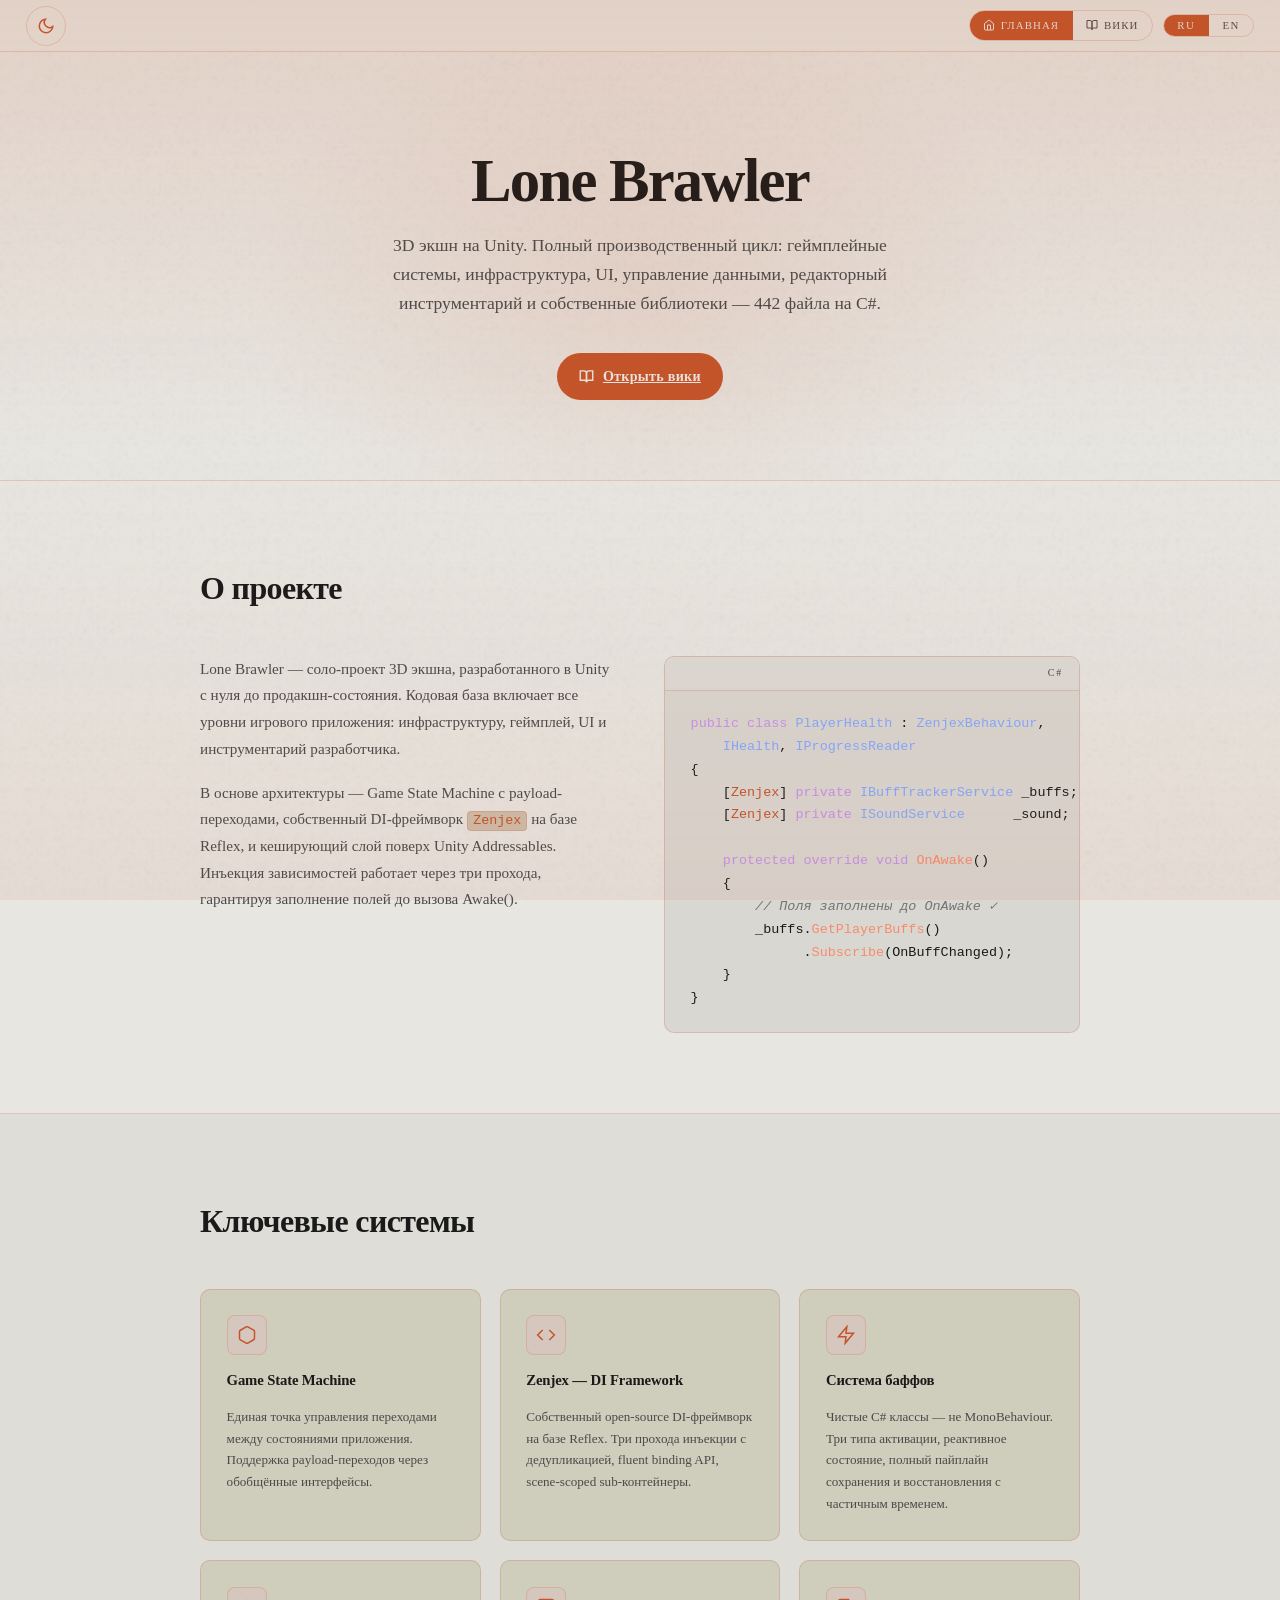
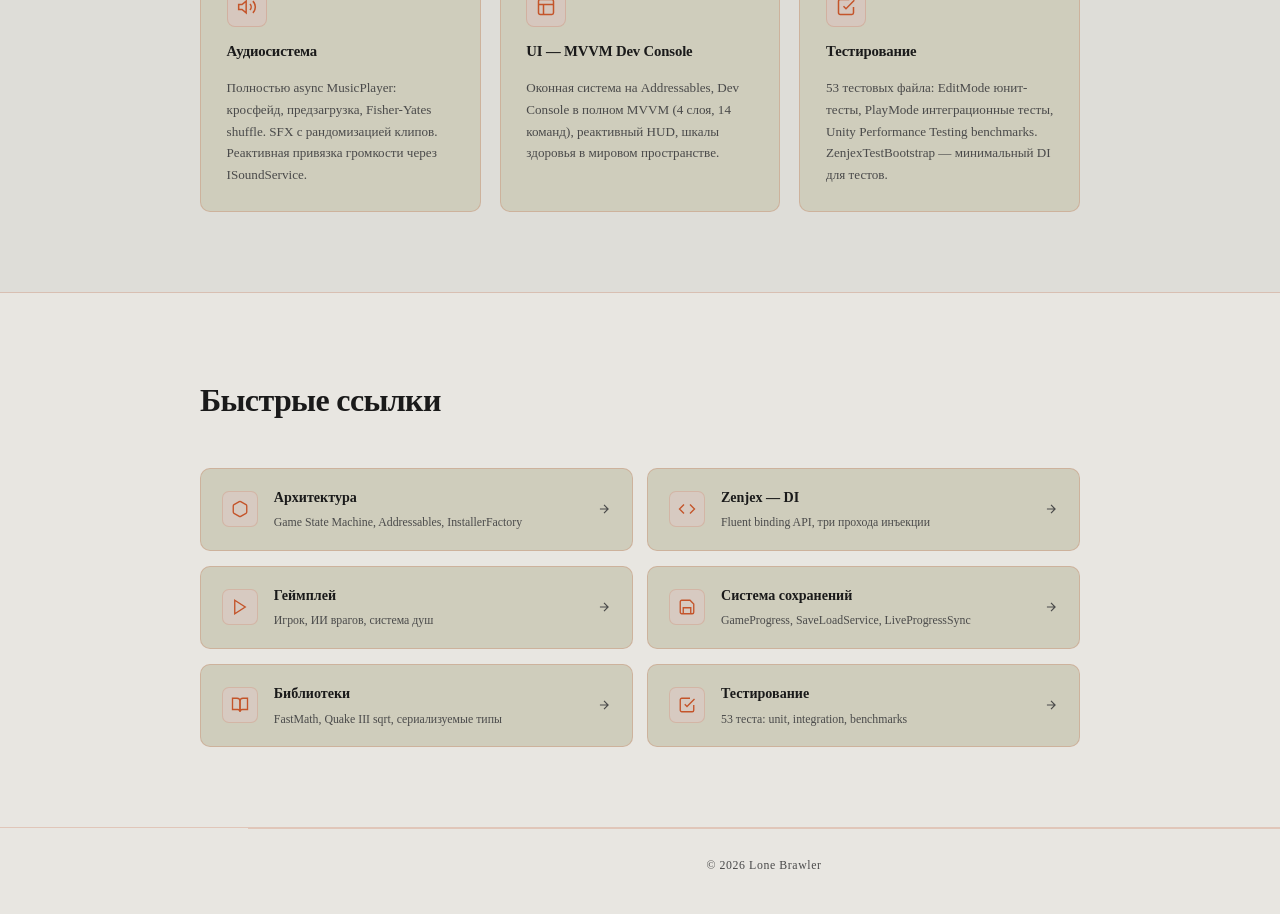
==== src/index.html @ 1ef16f7c "First project commit" ====
<!DOCTYPE html>
<html lang="ru" data-theme="dark">
<head>
  <meta charset="UTF-8" />
  <meta name="viewport" content="width=device-width, initial-scale=1.0" />
  <title>Lone Brawler</title>

  <link rel="stylesheet" href="css/variables.css" />
  <link rel="stylesheet" href="css/animations.css" />
  <link rel="stylesheet" href="css/layout.css" />
  <link rel="stylesheet" href="css/wiki.css" />
  <link rel="stylesheet" href="css/home.css" />
</head>
<body>

<div class="app">

  <!-- ═══════ TOP BAR ═══════ -->
  <header class="topbar">
    <div class="topbar-left">
      <button class="theme-switcher" id="theme-toggle"
              aria-label="Toggle theme" onclick="toggleTheme()">
        <svg class="theme-icon sun" viewBox="0 0 24 24" fill="none" stroke="currentColor" stroke-width="2" aria-hidden="true">
          <circle cx="12" cy="12" r="5"/>
          <path d="M12 1v2M12 21v2M4.22 4.22l1.42 1.42M18.36 18.36l1.42 1.42M1 12h2M21 12h2M4.22 19.78l1.42-1.42M18.36 5.64l1.42-1.42"/>
        </svg>
        <svg class="theme-icon moon" viewBox="0 0 24 24" fill="none" stroke="currentColor" stroke-width="2" aria-hidden="true">
          <path d="M21 12.79A9 9 0 1 1 11.21 3 7 7 0 0 0 21 12.79z"/>
        </svg>
      </button>
    </div>

    <div class="topbar-right">
      <nav class="topbar-nav" aria-label="Site navigation">
        <a class="topbar-nav-link topbar-nav-link--active" href="index.html">
          <svg width="12" height="12" viewBox="0 0 24 24" fill="none" stroke="currentColor" stroke-width="2" aria-hidden="true">
            <path d="M3 9l9-7 9 7v11a2 2 0 01-2 2H5a2 2 0 01-2-2z"/>
            <polyline points="9 22 9 12 15 12 15 22"/>
          </svg>
          <span class="t" data-ru="Главная" data-en="Home">Главная</span>
        </a>
        <a class="topbar-nav-link" href="wiki.html">
          <svg width="12" height="12" viewBox="0 0 24 24" fill="none" stroke="currentColor" stroke-width="2" aria-hidden="true">
            <path d="M2 3h6a4 4 0 014 4v14a3 3 0 00-3-3H2z"/>
            <path d="M22 3h-6a4 4 0 00-4 4v14a3 3 0 013-3h7z"/>
          </svg>
          <span class="t" data-ru="Вики" data-en="Wiki">Вики</span>
        </a>
      </nav>

      <a class="repo-link" id="repo-link" href="#" style="display:none"
         target="_blank" rel="noopener" aria-label="GitHub repository">
        <svg width="13" height="13" viewBox="0 0 24 24" fill="currentColor" aria-hidden="true">
          <path d="M12 .5C5.65.5.5 5.65.5 12c0 5.1 3.3 9.4 7.9 10.9.58.1.79-.25.79-.56v-2c-3.2.7-3.88-1.54-3.88-1.54-.52-1.34-1.28-1.7-1.28-1.7-1.05-.72.08-.7.08-.7 1.16.08 1.77 1.2 1.77 1.2 1.03 1.76 2.7 1.25 3.36.96.1-.75.4-1.25.73-1.54-2.55-.29-5.23-1.28-5.23-5.68 0-1.25.45-2.28 1.18-3.08-.12-.29-.51-1.46.11-3.04 0 0 .96-.31 3.15 1.18a10.9 10.9 0 015.74 0C17.3 5.37 18.26 5.68 18.26 5.68c.62 1.58.23 2.75.11 3.04.74.8 1.18 1.83 1.18 3.08 0 4.41-2.69 5.38-5.25 5.67.41.35.78 1.05.78 2.12v3.15c0 .31.21.67.8.56C20.2 21.4 23.5 17.1 23.5 12 23.5 5.65 18.35.5 12 .5z"/>
        </svg>
        GitHub
      </a>

      <div class="lang-switcher" role="group" aria-label="Language">
        <button class="lang-btn active" id="btn-ru" onclick="setLang('ru')">RU</button>
        <button class="lang-btn"        id="btn-en" onclick="setLang('en')">EN</button>
      </div>
    </div>
  </header>

  <!-- ═══════ MAIN CONTENT ═══════ -->
  <main class="home-main">

    <!-- HERO -->
    <section class="home-hero">
      <div class="home-hero-inner home-hero-inner--centered">
        <div class="home-hero-text home-hero-text--centered">

          <h1 class="home-tagline">
            <span class="t" data-ru="Lone Brawler" data-en="Lone Brawler">Lone Brawler</span>
          </h1>

          <p class="home-sub t"
             data-ru="3D экшн на Unity. Полный производственный цикл: геймплейные системы, инфраструктура, UI, управление данными, редакторный инструментарий и собственные библиотеки — 442 файла на C#."
             data-en="3D action game built in Unity. Full production pipeline: gameplay systems, infrastructure, UI, data management, editor tooling, and in-house libraries — 442 C# files.">
            3D экшн на Unity. Полный производственный цикл: геймплейные системы, инфраструктура, UI, управление данными, редакторный инструментарий и собственные библиотеки — 442 файла на C#.
          </p>

          <div class="home-cta-row home-cta-row--centered">
            <a class="home-btn-download" href="wiki.html">
              <svg width="15" height="15" viewBox="0 0 24 24" fill="none" stroke="currentColor" stroke-width="2.2" aria-hidden="true">
                <path d="M2 3h6a4 4 0 014 4v14a3 3 0 00-3-3H2z"/>
                <path d="M22 3h-6a4 4 0 00-4 4v14a3 3 0 013-3h7z"/>
              </svg>
              <span class="t" data-ru="Открыть вики" data-en="Open Wiki">Открыть вики</span>
            </a>
          </div>

        </div>
      </div>
    </section>

    <!-- ABOUT -->
    <section class="home-section reveal">
      <div class="home-section-inner">

        <h2 class="home-section-title t"
            data-ru="О проекте"
            data-en="About the project">О проекте</h2>

        <div class="home-about-grid">
          <div class="home-about-text">
            <p class="home-paragraph t"
               data-ru="Lone Brawler — соло-проект 3D экшна, разработанного в Unity с нуля до продакшн-состояния. Кодовая база включает все уровни игрового приложения: инфраструктуру, геймплей, UI и инструментарий разработчика."
               data-en="Lone Brawler is a solo 3D action project developed in Unity from scratch to production quality. The codebase covers all layers of a game application: infrastructure, gameplay, UI, and developer tooling.">
              Lone Brawler — соло-проект 3D экшна, разработанного в Unity с нуля до продакшн-состояния. Кодовая база включает все уровни игрового приложения: инфраструктуру, геймплей, UI и инструментарий разработчика.
            </p>
            <p class="home-paragraph t"
               data-ru="В основе архитектуры — Game State Machine с payload-переходами, собственный DI-фреймворк <code>Zenjex</code> на базе Reflex, и кеширующий слой поверх Unity Addressables. Инъекция зависимостей работает через три прохода, гарантируя заполнение полей до вызова Awake()."
               data-en="The architecture is built around a Game State Machine with payload transitions, a custom DI framework <code>Zenjex</code> built on Reflex, and a caching layer over Unity Addressables. Dependency injection runs across three passes, guaranteeing field population before Awake() fires.">
              В основе архитектуры — Game State Machine с payload-переходами, собственный DI-фреймворк <code>Zenjex</code> на базе Reflex, и кеширующий слой поверх Unity Addressables. Инъекция зависимостей работает через три прохода, гарантируя заполнение полей до вызова Awake().
            </p>
          </div>

          <div class="home-code-block">
            <div class="home-code-header">
              <span class="home-code-lang">C#</span>
            </div>
            <pre class="home-code"><code><span class="c-kw">public class</span> <span class="c-type">PlayerHealth</span> : <span class="c-type">ZenjexBehaviour</span>,
    <span class="c-type">IHealth</span>, <span class="c-type">IProgressReader</span>
{
    [<span class="c-attr">Zenjex</span>] <span class="c-kw">private</span> <span class="c-type">IBuffTrackerService</span> _buffs;
    [<span class="c-attr">Zenjex</span>] <span class="c-kw">private</span> <span class="c-type">ISoundService</span>      _sound;

    <span class="c-kw">protected override void</span> <span class="c-fn">OnAwake</span>()
    {
        <span class="c-comm">// Поля заполнены до OnAwake ✓</span>
        _buffs.<span class="c-fn">GetPlayerBuffs</span>()
              .<span class="c-fn">Subscribe</span>(OnBuffChanged);
    }
}</code></pre>
          </div>
        </div>

      </div>
    </section>

    <!-- FEATURES -->
    <section class="home-section home-section--alt reveal">
      <div class="home-section-inner">

        <h2 class="home-section-title t"
            data-ru="Ключевые системы"
            data-en="Key Systems">Ключевые системы</h2>

        <div class="home-features-grid">

          <div class="home-feature-card">
            <div class="home-feature-icon">
              <svg width="20" height="20" viewBox="0 0 24 24" fill="none" stroke="currentColor" stroke-width="1.8">
                <path d="M21 16V8a2 2 0 00-1-1.73l-7-4a2 2 0 00-2 0l-7 4A2 2 0 003 8v8a2 2 0 001 1.73l7 4a2 2 0 002 0l7-4A2 2 0 0021 16z"/>
              </svg>
            </div>
            <h3 class="home-feature-title t" data-ru="Game State Machine" data-en="Game State Machine">Game State Machine</h3>
            <p class="home-feature-desc t"
               data-ru="Единая точка управления переходами между состояниями приложения. Поддержка payload-переходов через обобщённые интерфейсы."
               data-en="Single point of control for all application state transitions. Supports payload transitions through generic interfaces.">
              Единая точка управления переходами между состояниями приложения. Поддержка payload-переходов через обобщённые интерфейсы.
            </p>
          </div>

          <div class="home-feature-card">
            <div class="home-feature-icon">
              <svg width="20" height="20" viewBox="0 0 24 24" fill="none" stroke="currentColor" stroke-width="1.8">
                <polyline points="16 18 22 12 16 6"/><polyline points="8 6 2 12 8 18"/>
              </svg>
            </div>
            <h3 class="home-feature-title t" data-ru="Zenjex — DI Framework" data-en="Zenjex — DI Framework">Zenjex — DI Framework</h3>
            <p class="home-feature-desc t"
               data-ru="Собственный open-source DI-фреймворк на базе Reflex. Три прохода инъекции с дедупликацией, fluent binding API, scene-scoped sub-контейнеры."
               data-en="Custom open-source DI framework built on Reflex. Three injection passes with deduplication, fluent binding API, scene-scoped sub-containers.">
              Собственный open-source DI-фреймворк на базе Reflex. Три прохода инъекции с дедупликацией, fluent binding API, scene-scoped sub-контейнеры.
            </p>
          </div>

          <div class="home-feature-card">
            <div class="home-feature-icon">
              <svg width="20" height="20" viewBox="0 0 24 24" fill="none" stroke="currentColor" stroke-width="1.8">
                <path d="M13 2L3 14h9l-1 8 10-12h-9l1-8z"/>
              </svg>
            </div>
            <h3 class="home-feature-title t" data-ru="Система баффов" data-en="Buff System">Система баффов</h3>
            <p class="home-feature-desc t"
               data-ru="Чистые C# классы — не MonoBehaviour. Три типа активации, реактивное состояние, полный пайплайн сохранения и восстановления с частичным временем."
               data-en="Pure C# classes — not MonoBehaviours. Three activation types, reactive state, full save & restore pipeline including partial-duration restoration.">
              Чистые C# классы — не MonoBehaviour. Три типа активации, реактивное состояние, полный пайплайн сохранения и восстановления с частичным временем.
            </p>
          </div>

          <div class="home-feature-card">
            <div class="home-feature-icon">
              <svg width="20" height="20" viewBox="0 0 24 24" fill="none" stroke="currentColor" stroke-width="1.8">
                <polygon points="11 5 6 9 2 9 2 15 6 15 11 19 11 5"/>
                <path d="M15.54 8.46a5 5 0 010 7.07M19.07 4.93a10 10 0 010 14.14"/>
              </svg>
            </div>
            <h3 class="home-feature-title t" data-ru="Аудиосистема" data-en="Audio System">Аудиосистема</h3>
            <p class="home-feature-desc t"
               data-ru="Полностью async MusicPlayer: кросфейд, предзагрузка, Fisher-Yates shuffle. SFX с рандомизацией клипов. Реактивная привязка громкости через ISoundService."
               data-en="Fully async MusicPlayer: crossfade, preloading, Fisher-Yates shuffle. SFX with randomised clip groups. Reactive volume binding through ISoundService.">
              Полностью async MusicPlayer: кросфейд, предзагрузка, Fisher-Yates shuffle. SFX с рандомизацией клипов. Реактивная привязка громкости через ISoundService.
            </p>
          </div>

          <div class="home-feature-card">
            <div class="home-feature-icon">
              <svg width="20" height="20" viewBox="0 0 24 24" fill="none" stroke="currentColor" stroke-width="1.8">
                <rect x="3" y="3" width="18" height="18" rx="2"/>
                <path d="M3 9h18M9 21V9"/>
              </svg>
            </div>
            <h3 class="home-feature-title t" data-ru="UI — MVVM Dev Console" data-en="UI — MVVM Dev Console">UI — MVVM Dev Console</h3>
            <p class="home-feature-desc t"
               data-ru="Оконная система на Addressables, Dev Console в полном MVVM (4 слоя, 14 команд), реактивный HUD, шкалы здоровья в мировом пространстве."
               data-en="Addressables-based window system, Dev Console in full MVVM (4 layers, 14 commands), reactive HUD, world-space health bars.">
              Оконная система на Addressables, Dev Console в полном MVVM (4 слоя, 14 команд), реактивный HUD, шкалы здоровья в мировом пространстве.
            </p>
          </div>

          <div class="home-feature-card">
            <div class="home-feature-icon">
              <svg width="20" height="20" viewBox="0 0 24 24" fill="none" stroke="currentColor" stroke-width="1.8">
                <polyline points="9 11 12 14 22 4"/>
                <path d="M21 12v7a2 2 0 01-2 2H5a2 2 0 01-2-2V5a2 2 0 012-2h11"/>
              </svg>
            </div>
            <h3 class="home-feature-title t" data-ru="Тестирование" data-en="Testing">Тестирование</h3>
            <p class="home-feature-desc t"
               data-ru="53 тестовых файла: EditMode юнит-тесты, PlayMode интеграционные тесты, Unity Performance Testing benchmarks. ZenjexTestBootstrap — минимальный DI для тестов."
               data-en="53 test files: EditMode unit tests, PlayMode integration tests, Unity Performance Testing benchmarks. ZenjexTestBootstrap — minimal DI container for tests.">
              53 тестовых файла: EditMode юнит-тесты, PlayMode интеграционные тесты, Unity Performance Testing benchmarks. ZenjexTestBootstrap — минимальный DI для тестов.
            </p>
          </div>

        </div>
      </div>
    </section>

    <!-- QUICK LINKS -->
    <section class="home-section reveal">
      <div class="home-section-inner">

        <h2 class="home-section-title t"
            data-ru="Быстрые ссылки"
            data-en="Quick Links">Быстрые ссылки</h2>

        <div class="home-links-grid">

          <a class="home-link-card" href="wiki.html#Architecture">
            <div class="home-link-card-icon">
              <svg width="18" height="18" viewBox="0 0 24 24" fill="none" stroke="currentColor" stroke-width="1.8">
                <path d="M21 16V8a2 2 0 00-1-1.73l-7-4a2 2 0 00-2 0l-7 4A2 2 0 003 8v8a2 2 0 001 1.73l7 4a2 2 0 002 0l7-4A2 2 0 0021 16z"/>
              </svg>
            </div>
            <div>
              <div class="home-link-card-title t" data-ru="Архитектура" data-en="Architecture">Архитектура</div>
              <div class="home-link-card-desc t" data-ru="Game State Machine, Addressables, InstallerFactory" data-en="Game State Machine, Addressables, InstallerFactory">Game State Machine, Addressables, InstallerFactory</div>
            </div>
            <svg class="home-link-arrow" width="14" height="14" viewBox="0 0 24 24" fill="none" stroke="currentColor" stroke-width="2">
              <path d="M5 12h14M12 5l7 7-7 7"/>
            </svg>
          </a>

          <a class="home-link-card" href="wiki.html#Zenjex">
            <div class="home-link-card-icon">
              <svg width="18" height="18" viewBox="0 0 24 24" fill="none" stroke="currentColor" stroke-width="1.8">
                <polyline points="16 18 22 12 16 6"/><polyline points="8 6 2 12 8 18"/>
              </svg>
            </div>
            <div>
              <div class="home-link-card-title">Zenjex — DI</div>
              <div class="home-link-card-desc t" data-ru="Fluent binding API, три прохода инъекции" data-en="Fluent binding API, three injection passes">Fluent binding API, три прохода инъекции</div>
            </div>
            <svg class="home-link-arrow" width="14" height="14" viewBox="0 0 24 24" fill="none" stroke="currentColor" stroke-width="2">
              <path d="M5 12h14M12 5l7 7-7 7"/>
            </svg>
          </a>

          <a class="home-link-card" href="wiki.html#Gameplay">
            <div class="home-link-card-icon">
              <svg width="18" height="18" viewBox="0 0 24 24" fill="none" stroke="currentColor" stroke-width="1.8">
                <polygon points="5 3 19 12 5 21 5 3"/>
              </svg>
            </div>
            <div>
              <div class="home-link-card-title t" data-ru="Геймплей" data-en="Gameplay">Геймплей</div>
              <div class="home-link-card-desc t" data-ru="Игрок, ИИ врагов, система душ" data-en="Player, enemy AI, souls system">Игрок, ИИ врагов, система душ</div>
            </div>
            <svg class="home-link-arrow" width="14" height="14" viewBox="0 0 24 24" fill="none" stroke="currentColor" stroke-width="2">
              <path d="M5 12h14M12 5l7 7-7 7"/>
            </svg>
          </a>

          <a class="home-link-card" href="wiki.html#Save-System">
            <div class="home-link-card-icon">
              <svg width="18" height="18" viewBox="0 0 24 24" fill="none" stroke="currentColor" stroke-width="1.8">
                <path d="M19 21H5a2 2 0 01-2-2V5a2 2 0 012-2h11l5 5v11a2 2 0 01-2 2z"/>
                <polyline points="17 21 17 13 7 13 7 21"/>
              </svg>
            </div>
            <div>
              <div class="home-link-card-title t" data-ru="Система сохранений" data-en="Save System">Система сохранений</div>
              <div class="home-link-card-desc t" data-ru="GameProgress, SaveLoadService, LiveProgressSync" data-en="GameProgress, SaveLoadService, LiveProgressSync">GameProgress, SaveLoadService, LiveProgressSync</div>
            </div>
            <svg class="home-link-arrow" width="14" height="14" viewBox="0 0 24 24" fill="none" stroke="currentColor" stroke-width="2">
              <path d="M5 12h14M12 5l7 7-7 7"/>
            </svg>
          </a>

          <a class="home-link-card" href="wiki.html#Custom-Libraries">
            <div class="home-link-card-icon">
              <svg width="18" height="18" viewBox="0 0 24 24" fill="none" stroke="currentColor" stroke-width="1.8">
                <path d="M2 3h6a4 4 0 014 4v14a3 3 0 00-3-3H2z"/>
                <path d="M22 3h-6a4 4 0 00-4 4v14a3 3 0 013-3h7z"/>
              </svg>
            </div>
            <div>
              <div class="home-link-card-title t" data-ru="Библиотеки" data-en="Libraries">Библиотеки</div>
              <div class="home-link-card-desc t" data-ru="FastMath, Quake III sqrt, сериализуемые типы" data-en="FastMath, Quake III sqrt, serialisable types">FastMath, Quake III sqrt, сериализуемые типы</div>
            </div>
            <svg class="home-link-arrow" width="14" height="14" viewBox="0 0 24 24" fill="none" stroke="currentColor" stroke-width="2">
              <path d="M5 12h14M12 5l7 7-7 7"/>
            </svg>
          </a>

          <a class="home-link-card" href="wiki.html#Testing">
            <div class="home-link-card-icon">
              <svg width="18" height="18" viewBox="0 0 24 24" fill="none" stroke="currentColor" stroke-width="1.8">
                <polyline points="9 11 12 14 22 4"/>
                <path d="M21 12v7a2 2 0 01-2 2H5a2 2 0 01-2-2V5a2 2 0 012-2h11"/>
              </svg>
            </div>
            <div>
              <div class="home-link-card-title t" data-ru="Тестирование" data-en="Testing">Тестирование</div>
              <div class="home-link-card-desc t" data-ru="53 теста: unit, integration, benchmarks" data-en="53 tests: unit, integration, benchmarks">53 теста: unit, integration, benchmarks</div>
            </div>
            <svg class="home-link-arrow" width="14" height="14" viewBox="0 0 24 24" fill="none" stroke="currentColor" stroke-width="2">
              <path d="M5 12h14M12 5l7 7-7 7"/>
            </svg>
          </a>

        </div>
      </div>
    </section>

  </main>

  <footer class="home-footer">
    <span class="t" id="footer-text"
          data-ru="© 2025 Lone Brawler"
          data-en="© 2025 Lone Brawler">© 2025 Lone Brawler</span>
  </footer>

</div><!-- /.app -->

<script src="js/theme.js"></script>
<script src="js/config-loader.js"></script>
<script src="js/lang.js"></script>
<script src="js/scroll.js"></script>

<script>
/* Home page: no wiki.js needed. Just patch footer when config loads. */
document.addEventListener('wiki:ready', () => {
  const cfg = window.__cfg;
  if (!cfg) return;

  /* Footer year */
  const footerEl = document.getElementById('footer-text');
  if (footerEl) {
    const p  = cfg.site?.project || 'Lone Brawler';
    const yr = new Date().getFullYear();
    footerEl.setAttribute('data-ru', `© ${yr}\u00a0${p}`);
    footerEl.setAttribute('data-en', `© ${yr}\u00a0${p}`);
    const lang = window.getCurrentLang?.() || 'ru';
    footerEl.textContent = footerEl.getAttribute('data-' + lang);
  }
});

/* Lang re-render for home page: just the .t fade pattern */
function rerenderCurrentLang(lang) {
  /* handled by lang.js .t fade — nothing else to re-render on home */
}
</script>

</body>
</html>
---- src/css/variables.css ----
/* ============================================================
   variables.css — Design tokens for Lone Brawler Wiki.
   Accent colours are overridden at runtime by config-loader.js
   ============================================================ */

*, *::before, *::after {
  box-sizing: border-box;
  margin: 0;
  padding: 0;
}

/* ── Fallback accents (before config loads) ── */
:root {
  --accent-dark:  #e8774a;
  --accent-light: #c4542a;
}

/* ── Dark theme (default) ── */
:root {
  --accent:   var(--accent-dark);

  --bg:       #0d0d0d;
  --surface:  #161616;
  --card:     #1c1c1c;
  --accent2:  #f5b07a;
  --text:     #f0ece4;
  --muted:    #8a8070;
  --border:   var(--border-dark,          rgba(232, 119, 74, 0.18));
  --glow:     var(--glow-dark,            rgba(232, 119, 74, 0.10));

  --gradient-top:    var(--gradient-top-dark,  rgba(232, 119, 74, 0.12));
  --gradient-bottom: var(--gradient-bot-dark,  rgba(232, 119, 74, 0.06));

  --sidebar-w: 248px;
}

/* ── Light theme ── */
[data-theme="light"] {
  --accent:   var(--accent-light);

  --bg:       #e8e6e1;
  --surface:  #d9d7d2;
  --card:     #cfcdbc;
  --accent2:  #8b4510;
  --text:     #1a1a1a;
  --muted:    #4a4a4a;
  --border:   var(--border-light,         rgba(196, 84, 42, 0.22));
  --glow:     var(--glow-light,           rgba(196, 84, 42, 0.10));

  --gradient-top:    var(--gradient-top-light, rgba(196, 84, 42, 0.14));
  --gradient-bottom: var(--gradient-bot-light, rgba(196, 84, 42, 0.07));
}

html { scroll-behavior: smooth; }

body {
  background-color:       var(--bg);
  background-image:       var(--noise-svg);
  background-attachment:  fixed;
  color:       var(--text);
  font-family: inherit;
  font-weight: 300;
  line-height: 1.7;
  overflow-x:  hidden;
}

/* ── Gradient overlay ── */
body::before {
  content: '';
  position: fixed;
  inset: 0;
  background: linear-gradient(
    to bottom,
    var(--gradient-top)    0%,
    transparent            50%,
    var(--gradient-bottom) 100%
  );
  pointer-events: none;
  z-index: 9999;
}
---- src/css/animations.css ----
/* ============================================================
   animations.css — Keyframes & transition helpers
   ============================================================ */

@keyframes fadeUp {
  from { opacity: 0; transform: translateY(28px); }
  to   { opacity: 1; transform: none; }
}

@keyframes spin {
  to { transform: rotate(360deg); }
}

@keyframes slideRight {
  from { opacity: 0; transform: translateX(-10px); }
  to   { opacity: 1; transform: none; }
}

/* ── Scroll reveal (same class name as portfolio) ── */
.reveal {
  opacity: 0;
  transform: translateY(20px);
  transition: opacity 0.6s ease, transform 0.6s ease;
}
.reveal.visible {
  opacity: 1;
  transform: none;
}

/* ── Language fade (same .t / .fading pattern) ── */
.t {
  transition: opacity 0.18s ease;
}
.t.fading {
  opacity: 0;
}

/* ── Release body entry ── */
.release-body {
  animation: fadeUp 0.4s cubic-bezier(0.22, 1, 0.36, 1) both;
}

/* ── Section stagger ── */
.release-section {
  animation: fadeUp 0.45s cubic-bezier(0.22, 1, 0.36, 1) both;
}
.release-section:nth-child(1) { animation-delay: 0.04s; }
.release-section:nth-child(2) { animation-delay: 0.08s; }
.release-section:nth-child(3) { animation-delay: 0.12s; }
.release-section:nth-child(4) { animation-delay: 0.16s; }
.release-section:nth-child(5) { animation-delay: 0.20s; }
.release-section:nth-child(6) { animation-delay: 0.24s; }
.release-section:nth-child(7) { animation-delay: 0.28s; }
.release-section:nth-child(8) { animation-delay: 0.32s; }
---- src/css/layout.css ----
/* ============================================================
   layout.css — Top bar, sidebar, content, footer
   ============================================================ */

/* ── App shell ── */
.app {
  display: flex;
  flex-direction: column;
  min-height: 100vh;
}

/* ════════════════════════════════════════════════════════════
   TOP BAR
   ════════════════════════════════════════════════════════════ */
.topbar {
  position: fixed;
  top: 0; left: 0; right: 0;
  z-index: 500;
  height: 52px;
  display: flex;
  align-items: center;
  justify-content: space-between;
  padding: 0 1.6rem;
  border-bottom: 1px solid var(--border);
  background: rgba(13, 13, 13, 0.88);
  backdrop-filter: blur(18px);
  -webkit-backdrop-filter: blur(18px);
}

[data-theme="light"] .topbar {
  background: rgba(232, 230, 225, 0.88);
}

.topbar-left  { display: flex; align-items: center; gap: 0.9rem; }
.topbar-right { display: flex; align-items: center; gap: 0.6rem; }

/* Project name link */
.topbar-logo {
  display: flex;
  align-items: center;
  gap: 0.5rem;
  text-decoration: none;
  color: var(--text);
  background: transparent;
}

/* Logo as image */
.topbar-logo-img {
  height: 26px;
  width: auto;
  display: block;
  background: transparent;
}

.topbar-logo-name {
  font-size: 0.95rem;
  font-weight: 700;
  letter-spacing: -0.01em;
  color: var(--text);
}
.topbar-logo-name span { color: var(--accent); }

.topbar-sep {
  width: 1px;
  height: 16px;
  background: var(--border);
}

.topbar-label {
  font-size: 0.68rem;
  letter-spacing: 0.18em;
  text-transform: uppercase;
  color: var(--muted);
}

/* GitHub pill — matches portfolio's .link-pill */
.repo-link {
  display: inline-flex;
  align-items: center;
  gap: 0.4rem;
  padding: 0.32rem 0.85rem;
  border: 1px solid var(--border);
  border-radius: 999px;
  font-size: 0.72rem;
  font-weight: 500;
  letter-spacing: 0.06em;
  color: var(--accent2);
  text-decoration: none;
  transition: background 0.22s, border-color 0.22s, transform 0.18s;
}
.repo-link:hover {
  background: var(--glow);
  border-color: var(--accent);
  transform: translateY(-1px);
}

/* ── Theme switcher (identical to portfolio) ── */
.theme-switcher {
  width: 40px;
  height: 40px;
  border-radius: 50%;
  border: 1px solid var(--border);
  background: transparent;
  cursor: pointer;
  display: flex;
  align-items: center;
  justify-content: center;
  transition: border-color 0.2s, transform 0.2s;
  position: relative;
}
.theme-switcher:hover  { border-color: var(--accent); transform: scale(1.05); }
.theme-switcher:active { transform: scale(0.95); }

.theme-icon {
  width: 18px;
  height: 18px;
  color: var(--accent);
  transition: opacity 0.3s, transform 0.3s;
}
.theme-icon.sun  { position: absolute; opacity: 1; transform: rotate(0deg) scale(1); }
.theme-icon.moon { position: absolute; opacity: 0; transform: rotate(90deg) scale(0); }

[data-theme="light"] .theme-icon.sun  { opacity: 0; transform: rotate(-90deg) scale(0); }
[data-theme="light"] .theme-icon.moon { opacity: 1; transform: rotate(0deg) scale(1); }

/* ── Lang switcher (identical to portfolio) ── */
.lang-switcher {
  display: flex;
  border: 1px solid var(--border);
  border-radius: 999px;
  overflow: hidden;
  background: transparent;
}

.lang-btn {
  padding: 0.34rem 0.85rem;
  font-family: inherit;
  font-size: 0.68rem;
  font-weight: 500;
  letter-spacing: 0.13em;
  text-transform: uppercase;
  color: var(--muted);
  background: none;
  border: none;
  cursor: pointer;
  transition: color 0.2s, background 0.2s;
  line-height: 1;
}
.lang-btn.active         { color: var(--bg); background: var(--accent); }
.lang-btn:not(.active):hover { color: var(--accent2); }

/* ── Mobile: sidebar toggle button ── */
.sidebar-toggle {
  display: none;
  width: 40px;
  height: 40px;
  border-radius: 50%;
  border: 1px solid var(--border);
  background: transparent;
  cursor: pointer;
  align-items: center;
  justify-content: center;
  color: var(--accent);
  transition: border-color 0.2s, background 0.2s;
}
.sidebar-toggle:hover { border-color: var(--accent); background: var(--glow); }
.sidebar-toggle.open  { background: var(--glow); border-color: var(--accent); }

/* ════════════════════════════════════════════════════════════
   MAIN LAYOUT (sidebar + content)
   ════════════════════════════════════════════════════════════ */
.main {
  display: flex;
  flex: 1;
  padding-top: 52px;
}

/* ── Sidebar ── */
.sidebar {
  position: fixed;
  top: 52px;
  left: 0;
  bottom: 0;
  width: var(--sidebar-w);
  overflow-y: auto;
  border-right: 1px solid var(--border);
  padding: 1.6rem 0 2rem;
  scrollbar-width: thin;
  scrollbar-color: var(--border) transparent;
}

.sidebar-section-label {
  font-size: 0.6rem;
  letter-spacing: 0.22em;
  text-transform: uppercase;
  color: var(--muted);
  padding: 0 1.3rem;
  margin-bottom: 0.5rem;
}

.version-list {
  list-style: none;
}

/* Each version entry */
.version-item {
  position: relative;
  border-left: 2px solid transparent;
  transition: border-color 0.2s;
}
.version-item.active {
  border-left-color: var(--accent);
}

.version-btn {
  width: 100%;
  padding: 0.55rem 1.3rem;
  background: none;
  border: none;
  cursor: pointer;
  text-align: left;
  font-family: inherit;
  display: flex;
  flex-direction: column;
  gap: 0.12rem;
  transition: background 0.18s;
}
.version-btn:hover { background: var(--glow); }

.version-btn-tag {
  font-size: 0.88rem;
  font-weight: 700;
  color: var(--text);
  letter-spacing: -0.01em;
  transition: color 0.2s;
}
.version-item.active .version-btn-tag { color: var(--accent); }

.version-btn-date {
  font-size: 0.65rem;
  letter-spacing: 0.05em;
  color: var(--muted);
}

/* ── Content area ── */
.content {
  margin-left: var(--sidebar-w);
  flex: 1;
  padding: 2.8rem 3rem 7rem;
  max-width: calc(var(--sidebar-w) + 760px);
}

/* ── Release header ── */
.release-header {
  margin-bottom: 2.2rem;
}

.release-version-tag {
  font-size: clamp(2rem, 5vw, 2.8rem);
  font-weight: 700;
  letter-spacing: -0.02em;
  line-height: 1.1;
  margin-bottom: 0.55rem;
}
.release-version-tag span { color: var(--accent); }

.release-meta {
  display: flex;
  align-items: center;
  gap: 0.8rem;
  flex-wrap: wrap;
}

.release-date {
  font-size: 0.75rem;
  letter-spacing: 0.08em;
  color: var(--muted);
}

/* ── Horizontal rule between header and body ── */
.release-rule {
  height: 1px;
  background: var(--border);
  margin: 1.8rem 0 2.4rem;
}

/* ── Footer ── */
footer {
  margin-left: var(--sidebar-w);
  padding: 1.6rem 3rem;
  border-top: 1px solid var(--border);
  color: var(--muted);
  font-size: 0.74rem;
  letter-spacing: 0.05em;
  text-align: center;
}

/* ════════════════════════════════════════════════════════════
   MOBILE  ≤ 768 px
   ════════════════════════════════════════════════════════════ */
@media (max-width: 768px) {
  :root { --sidebar-w: 0px; }

  .topbar { padding: 0 1rem; }

  .topbar-sep,
  .topbar-label { display: none; }

  .sidebar-toggle { display: flex; }

  /* Sidebar slides in from the left as an overlay */
  .sidebar {
    width: 80vw;
    max-width: 300px;
    transform: translateX(-110%);
    transition: transform 0.3s cubic-bezier(0.22, 1, 0.36, 1);
    z-index: 400;
    background: var(--bg);
    border-right: 1px solid var(--border);
  }
  .sidebar.open { transform: translateX(0); }

  /* Dim overlay behind the open sidebar */
  .sidebar-backdrop {
    display: none;
    position: fixed;
    inset: 0;
    z-index: 399;
    background: rgba(0,0,0,0.5);
  }
  .sidebar-backdrop.open { display: block; }

  .content {
    margin-left: 0;
    padding: 1.6rem 1.2rem 5rem;
  }

  footer {
    margin-left: 0;
    padding: 1.4rem 1.2rem;
  }
}

@media (max-width: 400px) {
  .release-version-tag { font-size: 1.7rem; }
  .content { padding: 1.2rem 1rem 4rem; }
}

/* ── Touch: no hover lifts ── */
@media (hover: none) {
  .repo-link:hover  { transform: none; }
  .version-btn:hover { background: transparent; }
}


/* ════════════════════════════════════════════════════════════
   SIDEBAR — версионные группы
   ════════════════════════════════════════════════════════════ */

/* Группа мажорной версии */
.version-group {
  margin-bottom: 0.25rem;
}

/* Лейбл группы (V3, V2, V1) */
.version-group-label {
  font-size: 0.55rem;
  letter-spacing: 0.28em;
  text-transform: uppercase;
  color: var(--accent);
  opacity: 0.55;
  padding: 0.9rem 1.3rem 0.3rem;
  user-select: none;
}

/* Список релизов внутри группы */
.version-sublist {
  list-style: none;
}

/* Минорный релиз — чуть меньше и с отступом */
.version-item:not(.version-item--major) .version-btn {
  padding: 0.38rem 1.3rem 0.38rem 1.8rem;
}

.version-item:not(.version-item--major) .version-btn-tag {
  font-size: 0.78rem;
  font-weight: 500;
  color: var(--muted);
}

.version-item:not(.version-item--major).active .version-btn-tag {
  color: var(--accent);
}

.version-item:not(.version-item--major) .version-btn-date {
  font-size: 0.6rem;
}

/* Мажорный релиз — крупнее, ярче */
.version-item--major .version-btn {
  padding: 0.55rem 1.3rem;
}

.version-item--major .version-btn-tag {
  font-size: 0.9rem;
  font-weight: 700;
  color: var(--text);
  display: flex;
  align-items: center;
  gap: 0.5rem;
}

.version-item--major.active .version-btn-tag {
  color: var(--accent);
}

/* Цветная точка перед мажорной версией */
.version-btn-major-dot {
  display: inline-block;
  width: 6px;
  height: 6px;
  border-radius: 50%;
  background: var(--accent);
  flex-shrink: 0;
  opacity: 0.75;
  transition: opacity 0.2s;
}
.version-item--major.active .version-btn-major-dot,
.version-item--major .version-btn:hover .version-btn-major-dot {
  opacity: 1;
}

/* Разделительная линия перед группой (кроме первой) */
.version-group + .version-group .version-group-label {
  border-top: 1px solid var(--border);
  padding-top: 1rem;
}


/* ════════════════════════════════════════════════════════════
   CONTENT — мажорный релиз
   ════════════════════════════════════════════════════════════ */

/* Выделенный бэкграунд для шапки мажорного релиза */
.release-header--major {
  position: relative;
  padding: 1.8rem 2rem 1.8rem;
  margin: -0.8rem -1.2rem 0;
  border-radius: 12px;
  border: 1px solid color-mix(in srgb, var(--accent) 25%, var(--border));
  background: color-mix(in srgb, var(--accent) 5%, var(--card));
  overflow: hidden;
}

/* Декоративное свечение в углу */
.release-header--major::before {
  content: '';
  position: absolute;
  top: -40px;
  right: -40px;
  width: 180px;
  height: 180px;
  border-radius: 50%;
  background: radial-gradient(circle, color-mix(in srgb, var(--accent) 18%, transparent), transparent 70%);
  pointer-events: none;
}

/* Бейдж "MAJOR RELEASE" */
.release-header--major::after {
  content: 'MAJOR RELEASE';
  position: absolute;
  top: 1rem;
  right: 1.2rem;
  font-size: 0.52rem;
  font-weight: 700;
  letter-spacing: 0.2em;
  color: var(--accent);
  opacity: 0.6;
}

/* Версионный тег крупнее у мажора */
.release-header--major .release-version-tag {
  font-size: clamp(2.4rem, 6vw, 3.4rem);
}

@media (max-width: 768px) {
  .release-header--major {
    margin: -0.4rem -0.4rem 0;
    padding: 1.4rem 1.2rem 1.4rem;
  }
  .release-header--major::after {
    display: none;
  }
}
---- src/css/wiki.css ----
/* ============================================================
   wiki.css — Wiki page styles: article rendering, home page,
              sidebar items, code highlighting, tables.
   ============================================================ */

/* ════════════════════════════════════════════════════════════
   TOPBAR NAV (Changelog ↔ Wiki)
   ════════════════════════════════════════════════════════════ */
.topbar-nav {
  display: flex;
  border: 1px solid var(--border);
  border-radius: 999px;
  overflow: hidden;
  background: transparent;
}

.topbar-nav-link {
  display: inline-flex;
  align-items: center;
  gap: 0.35rem;
  padding: 0.34rem 0.85rem;
  font-size: 0.68rem;
  font-weight: 500;
  letter-spacing: 0.1em;
  text-transform: uppercase;
  color: var(--muted);
  text-decoration: none;
  transition: color 0.2s, background 0.2s;
}
.topbar-nav-link:hover { color: var(--accent2); }
.topbar-nav-link--active { color: var(--bg); background: var(--accent); }
.topbar-nav-link--active:hover { color: var(--bg); }

/* ════════════════════════════════════════════════════════════
   SIDEBAR — wiki article items
   ════════════════════════════════════════════════════════════ */
.wiki-article-item .version-btn-tag {
  font-size: 0.82rem;
  font-weight: 500;
  color: var(--muted);
  display: flex;
  align-items: center;
  gap: 0.5rem;
}

.wiki-article-item.active .version-btn-tag { color: var(--accent); }

.wiki-article-icon {
  display: flex;
  align-items: center;
  opacity: 0.6;
  flex-shrink: 0;
  transition: opacity 0.2s;
}
.wiki-article-item.active .wiki-article-icon,
.wiki-article-item:hover .wiki-article-icon { opacity: 1; }

.wiki-article-item .version-btn { padding: 0.5rem 1.3rem; }
.wiki-article-item .version-btn-date { display: none; }

/* ════════════════════════════════════════════════════════════
   WIKI CONTENT AREA
   ════════════════════════════════════════════════════════════ */
.wiki-content {
  padding: 2.8rem 3rem 7rem;
}

/* Loading dots */
.wiki-loading {
  display: flex;
  gap: 0.4rem;
  align-items: center;
  justify-content: center;
  min-height: 40vh;
}
.wiki-loading-dot {
  width: 6px;
  height: 6px;
  border-radius: 50%;
  background: var(--accent);
  opacity: 0.4;
  animation: wiki-pulse 1.2s ease-in-out infinite;
}
.wiki-loading-dot:nth-child(2) { animation-delay: 0.2s; }
.wiki-loading-dot:nth-child(3) { animation-delay: 0.4s; }
@keyframes wiki-pulse {
  0%, 100% { opacity: 0.2; transform: scale(0.8); }
  50%       { opacity: 0.8; transform: scale(1); }
}

.wiki-error {
  color: var(--muted);
  font-size: 0.85rem;
  text-align: center;
  min-height: 40vh;
  display: flex;
  align-items: center;
  justify-content: center;
}

/* ════════════════════════════════════════════════════════════
   HOME PAGE
   ════════════════════════════════════════════════════════════ */
.wiki-home-hero {
  text-align: center;
  padding: 3rem 0 3.5rem;
  border-bottom: 1px solid var(--border);
  margin-bottom: 3rem;
}

.wiki-home-title {
  font-size: clamp(2rem, 5vw, 3rem);
  font-weight: 700;
  letter-spacing: -0.02em;
  margin-bottom: 0.8rem;
  color: var(--text);
}
.wiki-home-title span { color: var(--accent); }

.wiki-home-sub {
  font-size: 0.95rem;
  color: var(--muted);
  max-width: 520px;
  margin: 0 auto 1.8rem;
  line-height: 1.65;
}

.wiki-home-btn {
  display: inline-flex;
  align-items: center;
  gap: 0.45rem;
  padding: 0.5rem 1.2rem;
  border: 1px solid var(--border);
  border-radius: 999px;
  font-size: 0.75rem;
  font-weight: 500;
  letter-spacing: 0.06em;
  color: var(--accent2);
  text-decoration: none;
  transition: background 0.2s, border-color 0.2s, transform 0.18s;
}
.wiki-home-btn:hover {
  background: var(--glow);
  border-color: var(--accent);
  transform: translateY(-1px);
}

.wiki-home-cards {
  display: grid;
  grid-template-columns: repeat(auto-fit, minmax(200px, 1fr));
  gap: 1rem;
}

.wiki-home-card {
  background: var(--card);
  border: 1px solid var(--border);
  border-radius: 10px;
  padding: 1.6rem 1.4rem;
  text-align: left;
  cursor: pointer;
  transition: border-color 0.2s, transform 0.18s, background 0.2s;
  font-family: inherit;
}
.wiki-home-card:hover {
  border-color: color-mix(in srgb, var(--accent) 40%, var(--border));
  transform: translateY(-2px);
  background: color-mix(in srgb, var(--accent) 4%, var(--card));
}

.wiki-home-card-icon {
  color: var(--accent);
  opacity: 0.75;
  margin-bottom: 1rem;
}
.wiki-home-card:hover .wiki-home-card-icon { opacity: 1; }

.wiki-home-card-title {
  font-size: 0.92rem;
  font-weight: 700;
  color: var(--text);
  margin-bottom: 0.4rem;
}

.wiki-home-card-desc {
  font-size: 0.78rem;
  color: var(--muted);
  line-height: 1.55;
}

/* ════════════════════════════════════════════════════════════
   ARTICLE BODY — typography
   ════════════════════════════════════════════════════════════ */
.wiki-body {
  max-width: 760px;
  color: var(--text);
  font-size: 0.88rem;
  line-height: 1.75;
}

.wiki-body h1 {
  font-size: clamp(1.6rem, 4vw, 2.2rem);
  font-weight: 700;
  letter-spacing: -0.02em;
  color: var(--text);
  margin: 0 0 1.4rem;
  padding-bottom: 0.6rem;
  border-bottom: 1px solid var(--border);
}
.wiki-body h1 span { color: var(--accent); }

.wiki-body h2 {
  font-size: 1.2rem;
  font-weight: 700;
  color: var(--text);
  margin: 2.4rem 0 0.8rem;
  padding-top: 2rem;
  border-top: 1px solid var(--border);
}

.wiki-body h3 {
  font-size: 0.97rem;
  font-weight: 700;
  color: var(--text);
  margin: 1.6rem 0 0.5rem;
}

.wiki-body h4 {
  font-size: 0.88rem;
  font-weight: 700;
  color: var(--accent2);
  margin: 1.2rem 0 0.4rem;
  letter-spacing: 0.02em;
}

.wiki-body p {
  margin: 0 0 0.9rem;
  color: var(--muted);
}

.wiki-body a {
  color: var(--accent);
  text-decoration: none;
  border-bottom: 1px solid color-mix(in srgb, var(--accent) 35%, transparent);
  transition: border-color 0.18s, color 0.18s;
}
.wiki-body a:hover {
  color: var(--accent2);
  border-bottom-color: var(--accent2);
}

.wiki-body strong { color: var(--text); font-weight: 600; }
.wiki-body em { color: var(--accent2); font-style: italic; }

.wiki-body hr {
  border: none;
  border-top: 1px solid var(--border);
  margin: 2rem 0;
}

/* Lists */
.wiki-body ul,
.wiki-body ol {
  padding-left: 1.4rem;
  margin: 0 0 0.9rem;
}
.wiki-body li {
  color: var(--muted);
  margin-bottom: 0.3rem;
  line-height: 1.65;
}
.wiki-body li code { font-size: 0.8em; }

/* Blockquote */
.wiki-body blockquote {
  border-left: 3px solid var(--accent);
  margin: 1rem 0 1rem;
  padding: 0.6rem 1rem;
  background: color-mix(in srgb, var(--accent) 5%, var(--surface));
  border-radius: 0 6px 6px 0;
  color: var(--muted);
  font-size: 0.83rem;
}
.wiki-body blockquote strong { color: var(--accent2); }
.wiki-body blockquote code { font-size: 0.8em; }

/* Inline code */
.wiki-body code {
  font-family: 'SFMono-Regular', 'Consolas', 'Liberation Mono', monospace;
  font-size: 0.82em;
  color: var(--accent2);
  background: color-mix(in srgb, var(--accent) 10%, var(--surface));
  border: 1px solid var(--border);
  border-radius: 4px;
  padding: 0.05em 0.35em;
  white-space: nowrap;
  display: inline-block;
  vertical-align: baseline;
  line-height: 1.5;
}

/* Code blocks */
.wiki-body pre {
  background: var(--surface);
  border: 1px solid var(--border);
  border-radius: 8px;
  padding: 1rem 1.2rem;
  overflow-x: auto;
  margin: 0.8rem 0 1.2rem;
}
.wiki-body pre code {
  background: none;
  border: none;
  padding: 0;
  font-size: 0.8rem;
  color: var(--text);
  white-space: pre;
  display: block;
  line-height: 1.65;
}

/* Tables */
.wiki-table-wrap {
  overflow-x: auto;
  margin: 0.8rem 0 1.2rem;
  border-radius: 8px;
  border: 1px solid var(--border);
}
.wiki-body table {
  width: 100%;
  border-collapse: collapse;
  font-size: 0.81rem;
}
.wiki-body th {
  padding: 0.6rem 1rem;
  text-align: left;
  font-weight: 600;
  color: var(--text);
  background: var(--surface);
  border-bottom: 1px solid var(--border);
}
.wiki-body td {
  padding: 0.5rem 1rem;
  color: var(--muted);
  border-bottom: 1px solid color-mix(in srgb, var(--border) 50%, transparent);
}
.wiki-body tr:last-child td { border-bottom: none; }
.wiki-body tr:hover td { background: color-mix(in srgb, var(--accent) 4%, transparent); }

/* ════════════════════════════════════════════════════════════
   SYNTAX HIGHLIGHTING
   ════════════════════════════════════════════════════════════ */
.hl-kw      { color: #4ccbad; }
.hl-str     { color: #f0c080; }
.hl-comment { color: #6a7a6a; font-style: italic; }
.hl-generic { color: #a8c4d8; }

[data-theme="light"] .hl-kw      { color: #0a6e5a; }
[data-theme="light"] .hl-str     { color: #8a5000; }
[data-theme="light"] .hl-comment { color: #7a8a7a; }
[data-theme="light"] .hl-generic { color: #4a6a8a; }

/* ════════════════════════════════════════════════════════════
   MOBILE
   ════════════════════════════════════════════════════════════ */
@media (max-width: 768px) {
  .wiki-content { padding: 1.6rem 1.2rem 5rem; }
  .wiki-home-hero { padding: 2rem 0 2rem; }
  .wiki-home-cards { grid-template-columns: 1fr; }
  .topbar-nav-link span { display: none; }
  .topbar-nav-link { padding: 0.34rem 0.6rem; }
}


/* ════════════════════════════════════════════════════════════
   marked.js output — style standard HTML elements inside .wiki-body
   ════════════════════════════════════════════════════════════ */

/* marked wraps code blocks in <pre><code> */
.wiki-body pre {
  background: var(--surface);
  border: 1px solid var(--border);
  border-radius: 8px;
  padding: 1rem 1.2rem;
  overflow-x: auto;
  margin: 0.8rem 0 1.2rem;
}
.wiki-body pre code {
  background: none;
  border: none;
  padding: 0;
  font-size: 0.8rem;
  color: var(--text);
  white-space: pre;
  display: block;
  line-height: 1.65;
  font-family: 'SFMono-Regular', 'Consolas', 'Liberation Mono', monospace;
}

/* marked wraps inline code in <code> only */
.wiki-body :not(pre) > code {
  font-family: 'SFMono-Regular', 'Consolas', 'Liberation Mono', monospace;
  font-size: 0.82em;
  color: var(--accent2);
  background: color-mix(in srgb, var(--accent) 10%, var(--surface));
  border: 1px solid var(--border);
  border-radius: 4px;
  padding: 0.05em 0.35em;
  white-space: nowrap;
}

/* marked generates <blockquote> */
.wiki-body blockquote {
  border-left: 3px solid var(--accent);
  margin: 1rem 0;
  padding: 0.6rem 1rem;
  background: color-mix(in srgb, var(--accent) 5%, var(--surface));
  border-radius: 0 6px 6px 0;
  color: var(--muted);
  font-size: 0.83rem;
}
.wiki-body blockquote p { margin: 0; color: var(--muted); }

/* marked generates <table> */
.wiki-body table {
  width: 100%;
  border-collapse: collapse;
  font-size: 0.81rem;
  margin: 0.8rem 0 1.2rem;
  display: block;
  overflow-x: auto;
}
.wiki-body th {
  padding: 0.6rem 1rem;
  text-align: left;
  font-weight: 600;
  color: var(--text);
  background: var(--surface);
  border-bottom: 1px solid var(--border);
  border: 1px solid var(--border);
}
.wiki-body td {
  padding: 0.5rem 1rem;
  color: var(--muted);
  border: 1px solid color-mix(in srgb, var(--border) 60%, transparent);
}
.wiki-body tr:hover td { background: color-mix(in srgb, var(--accent) 4%, transparent); }


/* ════════════════════════════════════════════════════════════
   DOCS — block-based content (mirrors changelog styles)
   ════════════════════════════════════════════════════════════ */

/* Page title — inherits release-version-tag size but simpler */
.doc-page-title {
  font-size: clamp(1.6rem, 4vw, 2.4rem);
}

/* Section cards with doc type use accent dot color */
.release-section[data-type="doc"] .section-item::before {
  background: var(--accent);
}

/* Headings */
.doc-heading { color: var(--text); margin: 2rem 0 0.6rem; }
.doc-heading--1 { font-size: 1.6rem; font-weight: 700; letter-spacing: -0.02em; padding-bottom: 0.5rem; border-bottom: 1px solid var(--border); }
.doc-heading--2 { font-size: 1.2rem; font-weight: 700; padding-top: 1.6rem; border-top: 1px solid var(--border); }
.doc-heading--3 { font-size: 0.97rem; font-weight: 700; color: var(--accent2); }
.doc-heading--4 { font-size: 0.88rem; font-weight: 600; color: var(--muted); text-transform: uppercase; letter-spacing: 0.06em; }

/* Paragraphs */
.doc-paragraph {
  font-size: 0.88rem;
  line-height: 1.75;
  color: var(--muted);
  margin: 0 0 0.9rem;
}
.doc-paragraph code {
  font-family: 'SFMono-Regular', 'Consolas', 'Liberation Mono', monospace;
  font-size: 0.82em;
  color: var(--accent2);
  background: color-mix(in srgb, var(--accent) 10%, var(--surface));
  border: 1px solid var(--border);
  border-radius: 4px;
  padding: 0.05em 0.35em;
  white-space: nowrap;
  display: inline-block;
  vertical-align: baseline;
  line-height: 1.5;
}

/* Standalone list */
.doc-list {
  list-style: none;
  margin: 0 0 1rem;
  padding: 0;
}
.doc-list-item {
  display: block;
  position: relative;
  padding: 0.3rem 1rem 0.3rem 2rem;
  font-size: 0.85rem;
  line-height: 1.65;
  color: var(--muted);
}
.doc-list-item::before {
  content: '';
  position: absolute;
  left: 0.8rem;
  top: 0.72em;
  width: 5px;
  height: 5px;
  border-radius: 50%;
  background: var(--accent);
  opacity: 0.6;
}
.doc-list-item code {
  font-family: 'SFMono-Regular', 'Consolas', 'Liberation Mono', monospace;
  font-size: 0.82em;
  color: var(--accent2);
  background: color-mix(in srgb, var(--accent) 10%, var(--surface));
  border: 1px solid var(--border);
  border-radius: 4px;
  padding: 0.05em 0.35em;
  white-space: nowrap;
  display: inline-block;
  vertical-align: baseline;
  line-height: 1.5;
}

/* Code block */
.doc-code-wrap {
  position: relative;
  margin: 0.8rem 0 1.2rem;
}
.doc-code-lang {
  display: inline-block;
  font-size: 0.6rem;
  font-weight: 700;
  letter-spacing: 0.14em;
  text-transform: uppercase;
  color: var(--muted);
  background: var(--surface);
  border: 1px solid var(--border);
  border-bottom: none;
  border-radius: 4px 4px 0 0;
  padding: 0.2rem 0.6rem;
}
.doc-code-wrap pre {
  background: var(--surface);
  border: 1px solid var(--border);
  border-radius: 0 6px 6px 6px;
  padding: 1rem 1.2rem;
  overflow-x: auto;
  margin: 0;
}
.doc-code-wrap pre code {
  background: none;
  border: none;
  padding: 0;
  font-size: 0.8rem;
  font-family: 'SFMono-Regular', 'Consolas', 'Liberation Mono', monospace;
  color: var(--text);
  white-space: pre;
  display: block;
  line-height: 1.65;
}
.doc-code-wrap:not(:has(.doc-code-lang)) pre {
  border-radius: 6px;
}

/* Table */
.doc-table-wrap {
  overflow-x: auto;
  margin: 0.8rem 0 1.2rem;
  border-radius: 8px;
  border: 1px solid var(--border);
}
.doc-table {
  width: 100%;
  border-collapse: collapse;
  font-size: 0.81rem;
}
.doc-table th {
  padding: 0.6rem 1rem;
  text-align: left;
  font-weight: 600;
  color: var(--text);
  background: var(--surface);
  border-bottom: 1px solid var(--border);
}
.doc-table td {
  padding: 0.5rem 1rem;
  color: var(--muted);
  border-bottom: 1px solid color-mix(in srgb, var(--border) 50%, transparent);
}
.doc-table tr:last-child td { border-bottom: none; }
.doc-table tr:hover td { background: color-mix(in srgb, var(--accent) 4%, transparent); }
.doc-table code {
  font-family: 'SFMono-Regular', 'Consolas', 'Liberation Mono', monospace;
  font-size: 0.82em;
  color: var(--accent2);
  background: color-mix(in srgb, var(--accent) 10%, var(--surface));
  border: 1px solid var(--border);
  border-radius: 4px;
  padding: 0.05em 0.35em;
  white-space: nowrap;
}

/* Note / tip box */
.doc-note {
  border-left: 3px solid var(--accent);
  margin: 1rem 0;
  padding: 0.65rem 1rem;
  background: color-mix(in srgb, var(--accent) 6%, var(--surface));
  border-radius: 0 6px 6px 0;
  font-size: 0.83rem;
  color: var(--muted);
  line-height: 1.6;
}
.doc-note code {
  font-family: 'SFMono-Regular', 'Consolas', 'Liberation Mono', monospace;
  font-size: 0.82em;
  color: var(--accent2);
  background: color-mix(in srgb, var(--accent) 10%, var(--surface));
  border: 1px solid var(--border);
  border-radius: 4px;
  padding: 0.05em 0.35em;
  white-space: nowrap;
}

/* Mobile */
@media (max-width: 768px) {
  .doc-code-wrap pre { padding: 0.75rem 0.9rem; }
  .doc-table th, .doc-table td { padding: 0.4rem 0.7rem; }
}


/* ════════════════════════════════════════════════════════════
   WIKI HOME — stats row and section titles
   ════════════════════════════════════════════════════════════ */
.wiki-home-stats {
  display: flex;
  justify-content: center;
  gap: 2.5rem;
  margin-top: 2rem;
  flex-wrap: wrap;
}
.wiki-home-stat { text-align: center; }
.wiki-home-stat-num {
  font-size: 1.6rem;
  font-weight: 700;
  color: var(--accent);
  letter-spacing: -0.02em;
  line-height: 1.1;
}
.wiki-home-stat-label {
  font-size: 0.65rem;
  letter-spacing: 0.14em;
  text-transform: uppercase;
  color: var(--muted);
  margin-top: 0.2rem;
}

.wiki-home-section-title {
  font-size: 0.6rem;
  letter-spacing: 0.22em;
  text-transform: uppercase;
  color: var(--muted);
  margin-bottom: 0.8rem;
  margin-top: 2.2rem;
}

/* ════════════════════════════════════════════════════════════
   WIKI ARTICLE NAV (prev / next)
   ════════════════════════════════════════════════════════════ */
.wiki-article-nav {
  display: flex;
  justify-content: space-between;
  gap: 1rem;
  margin-top: 3rem;
  padding-top: 1.5rem;
  border-top: 1px solid var(--border);
}

.wiki-nav-btn {
  display: flex;
  flex-direction: column;
  gap: 0.2rem;
  padding: 0.7rem 1rem;
  background: none;
  border: 1px solid var(--border);
  border-radius: 8px;
  cursor: pointer;
  font-family: inherit;
  text-align: left;
  max-width: 48%;
  transition: border-color 0.2s, background 0.2s;
}
.wiki-nav-btn:hover {
  border-color: var(--accent);
  background: var(--glow);
}
.wiki-nav-btn--next {
  margin-left: auto;
  text-align: right;
  align-items: flex-end;
}
.wiki-nav-label {
  font-size: 0.65rem;
  font-weight: 600;
  letter-spacing: 0.1em;
  text-transform: uppercase;
  color: var(--accent);
}
.wiki-nav-title {
  font-size: 0.85rem;
  font-weight: 600;
  color: var(--text);
}

/* ── Sidebar home button ── */
.sidebar-home-btn {
  display: flex;
  align-items: center;
  gap: 0.55rem;
  padding: 1rem 1.3rem 0.9rem;
  border-bottom: 1px solid var(--border);
  margin-bottom: 1rem;
  cursor: pointer;
  background: none;
  border-left: none; border-top: none; border-right: none;
  width: 100%;
  text-align: left;
  font-family: inherit;
  transition: background 0.18s;
  color: var(--muted);
  font-size: 0.78rem;
  font-weight: 600;
  letter-spacing: 0.06em;
  text-transform: uppercase;
}
.sidebar-home-btn:hover { background: var(--glow); color: var(--accent); }
.sidebar-home-btn.active { color: var(--accent); }
.sidebar-home-btn svg { color: var(--accent); opacity: 0.7; flex-shrink: 0; }

/* ── Error state ── */
.wiki-error {
  color: var(--muted);
  font-size: 0.85rem;
  text-align: center;
  min-height: 40vh;
  display: flex;
  align-items: center;
  justify-content: center;
}

@media (max-width: 600px) {
  .wiki-article-nav { flex-direction: column; }
  .wiki-nav-btn { max-width: 100%; }
  .wiki-nav-btn--next { margin-left: 0; text-align: left; align-items: flex-start; }
}
---- src/css/home.css ----
/* ============================================================
   home.css — Landing / Home page styles
   ============================================================ */

/* ── Topbar logo image (replaces text) ── */
.topbar-logo-img {
  height: 28px;
  width: auto;
  display: block;
  /* PNG has transparent background — preserve it */
  background: transparent;
  /* Crisp render */
  image-rendering: -webkit-optimize-contrast;
}

/* Remove any inherited background from the anchor */
.topbar-logo {
  background: transparent;
}

/* ── Remove topbar padding-top offset for home — no sidebar ── */
.home-main {
  padding-top: 52px;
  min-height: calc(100vh - 52px);
  display: flex;
  flex-direction: column;
}

/* ════════════════════════════════════════════════════════════
   HERO
   ════════════════════════════════════════════════════════════ */
.home-hero {
  position: relative;
  padding: 6rem 2rem 5rem;
  overflow: hidden;
  border-bottom: 1px solid var(--border);
}

/* Radial glow behind hero */
.home-hero::before {
  content: '';
  position: absolute;
  top: -60px;
  left: 50%;
  transform: translateX(-50%);
  width: 800px;
  height: 600px;
  background: radial-gradient(ellipse at center,
    color-mix(in srgb, var(--accent) 10%, transparent) 0%,
    transparent 70%);
  pointer-events: none;
}

/* Centered vertical layout */
.home-hero-inner {
  position: relative;
  max-width: 700px;
  margin: 0 auto;
  display: flex;
  flex-direction: column;
  align-items: center;
  gap: 0;
}

.home-hero-inner--centered {
  flex-direction: column;
  align-items: center;
  text-align: center;
}

/* Hero logo — big, on top */
.home-hero-logo-wrap {
  width: 100%;
  display: flex;
  justify-content: center;
  margin-bottom: 2.6rem;
}

.home-hero-logo {
  /* 55% of the viewport width, clamped between 260px and 560px */
  width: clamp(260px, 55vw, 560px);
  height: auto;
  display: block;
  background: transparent;
  filter: drop-shadow(0 0 48px color-mix(in srgb, var(--accent) 28%, transparent));
}

/* Hero text — centered below logo */
.home-hero-text {
  width: 100%;
}

.home-hero-text--centered {
  display: flex;
  flex-direction: column;
  align-items: center;
  text-align: center;
}

.home-tagline {
  font-size: clamp(2.4rem, 5.5vw, 3.8rem);
  font-weight: 700;
  letter-spacing: -0.03em;
  line-height: 1.08;
  margin-bottom: 1.1rem;
  color: var(--text);
}

.home-sub {
  font-size: clamp(0.95rem, 1.8vw, 1.1rem);
  color: var(--muted);
  line-height: 1.65;
  max-width: 520px;
  margin-bottom: 2.2rem;
  text-align: center;
}

/* CTA buttons row */
.home-cta-row {
  display: flex;
  align-items: center;
  gap: 1rem;
  flex-wrap: wrap;
}

.home-cta-row--centered {
  justify-content: center;
}

/* Primary download button */
.home-btn-download {
  display: inline-flex;
  align-items: center;
  gap: 0.55rem;
  padding: 0.72rem 1.4rem;
  background: var(--accent);
  color: var(--bg);
  border: none;
  border-radius: 999px;
  font-family: inherit;
  font-size: 0.88rem;
  font-weight: 700;
  letter-spacing: 0.02em;
  cursor: pointer;
  transition: opacity 0.2s, transform 0.18s, box-shadow 0.2s;
  box-shadow: 0 0 0 0 var(--glow);
}

.home-btn-download:hover {
  opacity: 0.88;
  transform: translateY(-2px);
  box-shadow: 0 8px 24px color-mix(in srgb, var(--accent) 25%, transparent);
}

.home-btn-download:active {
  transform: translateY(0);
}

.home-btn-download:disabled {
  opacity: 0.5;
  cursor: not-allowed;
  transform: none;
}

.home-btn-version {
  font-size: 0.72rem;
  font-weight: 500;
  opacity: 0.72;
  letter-spacing: 0.04em;
}

/* Ghost secondary button */
.home-btn-ghost {
  display: inline-flex;
  align-items: center;
  gap: 0.55rem;
  padding: 0.68rem 1.3rem;
  border: 1px solid var(--border);
  border-radius: 999px;
  font-size: 0.86rem;
  font-weight: 500;
  color: var(--text);
  text-decoration: none;
  transition: border-color 0.2s, background 0.2s, transform 0.18s;
}

.home-btn-ghost:hover {
  border-color: var(--accent);
  background: var(--glow);
  transform: translateY(-2px);
}


/* ════════════════════════════════════════════════════════════
   SECTIONS
   ════════════════════════════════════════════════════════════ */
.home-section {
  padding: 5rem 2rem;
  border-bottom: 1px solid var(--border);
}

.home-section--alt {
  background: color-mix(in srgb, var(--surface) 60%, transparent);
}

.home-section-inner {
  max-width: 880px;
  margin: 0 auto;
}

.home-section-title {
  font-size: clamp(1.5rem, 3vw, 2rem);
  font-weight: 700;
  letter-spacing: -0.02em;
  color: var(--text);
  margin-bottom: 2.5rem;
}


/* ════════════════════════════════════════════════════════════
   ABOUT (text + code)
   ════════════════════════════════════════════════════════════ */
.home-about-grid {
  display: grid;
  grid-template-columns: 1fr 1fr;
  gap: 3rem;
  align-items: start;
}

.home-about-text {
  display: flex;
  flex-direction: column;
  gap: 1.1rem;
}

.home-paragraph {
  font-size: 0.95rem;
  color: var(--muted);
  line-height: 1.75;
}

.home-paragraph code {
  font-family: 'Courier New', monospace;
  font-size: 0.88em;
  background: color-mix(in srgb, var(--accent) 12%, var(--card));
  color: var(--accent);
  padding: 0.1em 0.38em;
  border-radius: 4px;
  border: 1px solid color-mix(in srgb, var(--accent) 20%, transparent);
}

/* Code block */
.home-code-block {
  border-radius: 10px;
  border: 1px solid var(--border);
  background: var(--surface);
  overflow: hidden;
}

.home-code-header {
  display: flex;
  align-items: center;
  justify-content: flex-end;
  padding: 0.5rem 1rem;
  border-bottom: 1px solid var(--border);
  background: color-mix(in srgb, var(--surface) 80%, var(--bg));
}

.home-code-lang {
  font-size: 0.62rem;
  letter-spacing: 0.18em;
  text-transform: uppercase;
  color: var(--muted);
}

.home-code {
  margin: 0;
  padding: 1.4rem 1.6rem;
  font-family: 'Courier New', 'Consolas', monospace;
  font-size: 0.84rem;
  line-height: 1.7;
  overflow-x: auto;
  tab-size: 2;
}

/* Syntax highlighting tokens */
.c-kw   { color: #c792ea; }
.c-type { color: #82aaff; }
.c-attr { color: var(--accent); }
.c-fn   { color: #f78c6c; }
.c-comm { color: color-mix(in srgb, var(--muted) 70%, transparent); font-style: italic; }


/* ════════════════════════════════════════════════════════════
   FEATURES GRID
   ════════════════════════════════════════════════════════════ */
.home-features-grid {
  display: grid;
  grid-template-columns: repeat(3, 1fr);
  gap: 1.2rem;
}

.home-feature-card {
  padding: 1.6rem;
  border-radius: 10px;
  border: 1px solid var(--border);
  background: var(--card);
  transition: border-color 0.2s, background 0.2s, transform 0.2s;
  display: flex;
  flex-direction: column;
  gap: 0.8rem;
}

.home-feature-card:hover {
  border-color: color-mix(in srgb, var(--accent) 40%, var(--border));
  background: color-mix(in srgb, var(--accent) 4%, var(--card));
  transform: translateY(-2px);
}

.home-feature-icon {
  width: 40px;
  height: 40px;
  border-radius: 8px;
  background: color-mix(in srgb, var(--accent) 12%, var(--surface));
  border: 1px solid color-mix(in srgb, var(--accent) 20%, transparent);
  display: flex;
  align-items: center;
  justify-content: center;
  color: var(--accent);
  flex-shrink: 0;
}

.home-feature-title {
  font-size: 0.92rem;
  font-weight: 700;
  color: var(--text);
  letter-spacing: -0.01em;
}

.home-feature-desc {
  font-size: 0.82rem;
  color: var(--muted);
  line-height: 1.65;
}


/* ════════════════════════════════════════════════════════════
   QUICK LINKS GRID
   ════════════════════════════════════════════════════════════ */
.home-links-grid {
  display: grid;
  grid-template-columns: repeat(2, 1fr);
  gap: 0.9rem;
}

.home-link-card {
  display: flex;
  align-items: center;
  gap: 1rem;
  padding: 1.1rem 1.3rem;
  border-radius: 10px;
  border: 1px solid var(--border);
  background: var(--card);
  text-decoration: none;
  color: var(--text);
  transition: border-color 0.2s, background 0.2s, transform 0.18s;
}

.home-link-card:hover {
  border-color: color-mix(in srgb, var(--accent) 45%, var(--border));
  background: color-mix(in srgb, var(--accent) 5%, var(--card));
  transform: translateX(3px);
}

.home-link-card-icon {
  width: 36px;
  height: 36px;
  border-radius: 7px;
  background: color-mix(in srgb, var(--accent) 10%, var(--surface));
  border: 1px solid color-mix(in srgb, var(--accent) 18%, transparent);
  display: flex;
  align-items: center;
  justify-content: center;
  color: var(--accent);
  flex-shrink: 0;
}

.home-link-card > div:nth-child(2) {
  flex: 1;
  min-width: 0;
}

.home-link-card-title {
  font-size: 0.88rem;
  font-weight: 700;
  color: var(--text);
}

.home-link-card-desc {
  font-size: 0.74rem;
  color: var(--muted);
  margin-top: 0.15rem;
}

.home-link-arrow {
  color: var(--muted);
  flex-shrink: 0;
  transition: color 0.2s, transform 0.2s;
}

.home-link-card:hover .home-link-arrow {
  color: var(--accent);
  transform: translateX(2px);
}


/* ════════════════════════════════════════════════════════════
   FOOTER
   ════════════════════════════════════════════════════════════ */
.home-footer {
  padding: 1.6rem 2rem;
  border-top: 1px solid var(--border);
  color: var(--muted);
  font-size: 0.74rem;
  letter-spacing: 0.05em;
  text-align: center;
  margin-top: auto;
}


/* ════════════════════════════════════════════════════════════
   RESPONSIVE
   ════════════════════════════════════════════════════════════ */
@media (max-width: 768px) {
  .home-hero {
    padding: 4rem 1.4rem 3rem;
  }

  .home-hero-logo {
    width: clamp(180px, 70vw, 320px);
  }

  .home-hero-logo-wrap {
    margin-bottom: 2rem;
  }

  .home-section {
    padding: 3.5rem 1.4rem;
  }

  .home-about-grid {
    grid-template-columns: 1fr;
    gap: 2rem;
  }

  .home-features-grid {
    grid-template-columns: repeat(2, 1fr);
  }

  .home-links-grid {
    grid-template-columns: 1fr;
  }
}

@media (max-width: 480px) {
  .home-features-grid {
    grid-template-columns: 1fr;
  }

  .home-tagline {
    font-size: 2rem;
  }
}

@media (hover: none) {
  .home-btn-download:hover,
  .home-btn-ghost:hover,
  .home-feature-card:hover,
  .home-link-card:hover {
    transform: none;
  }
}
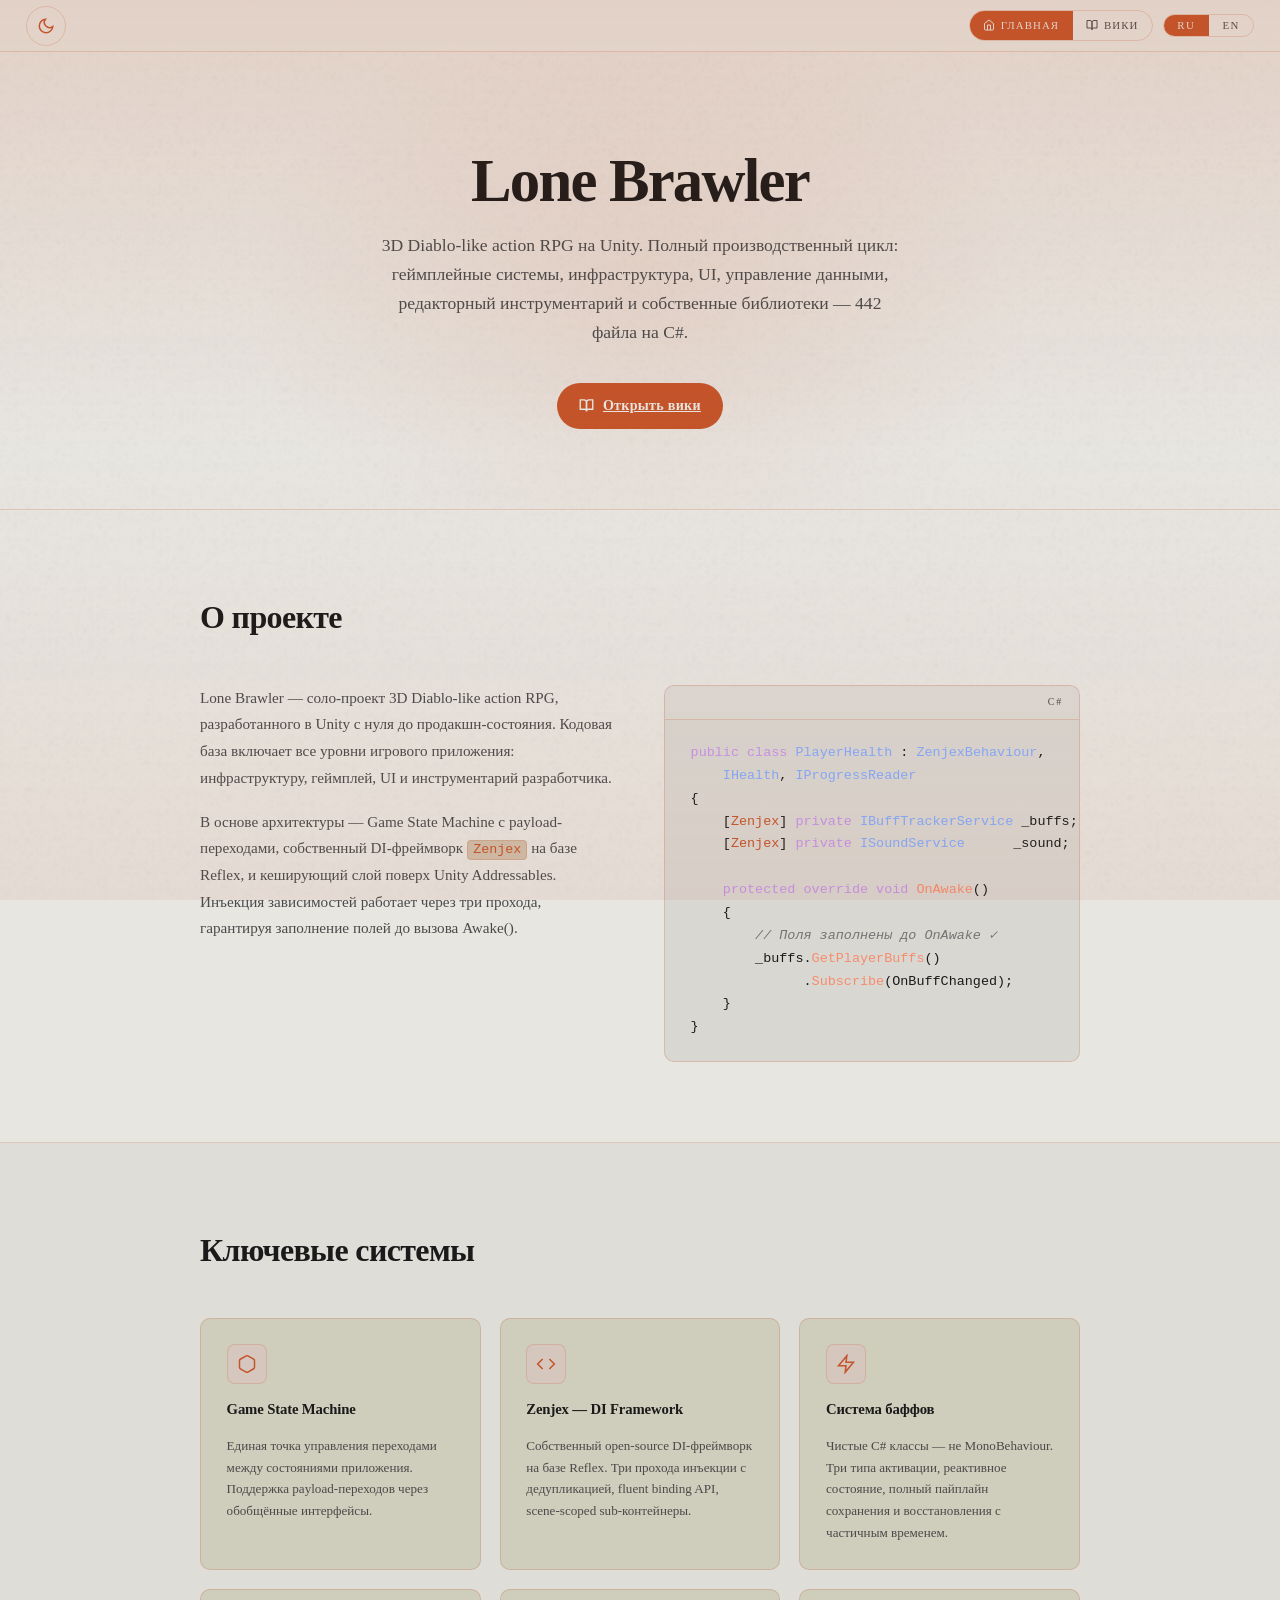
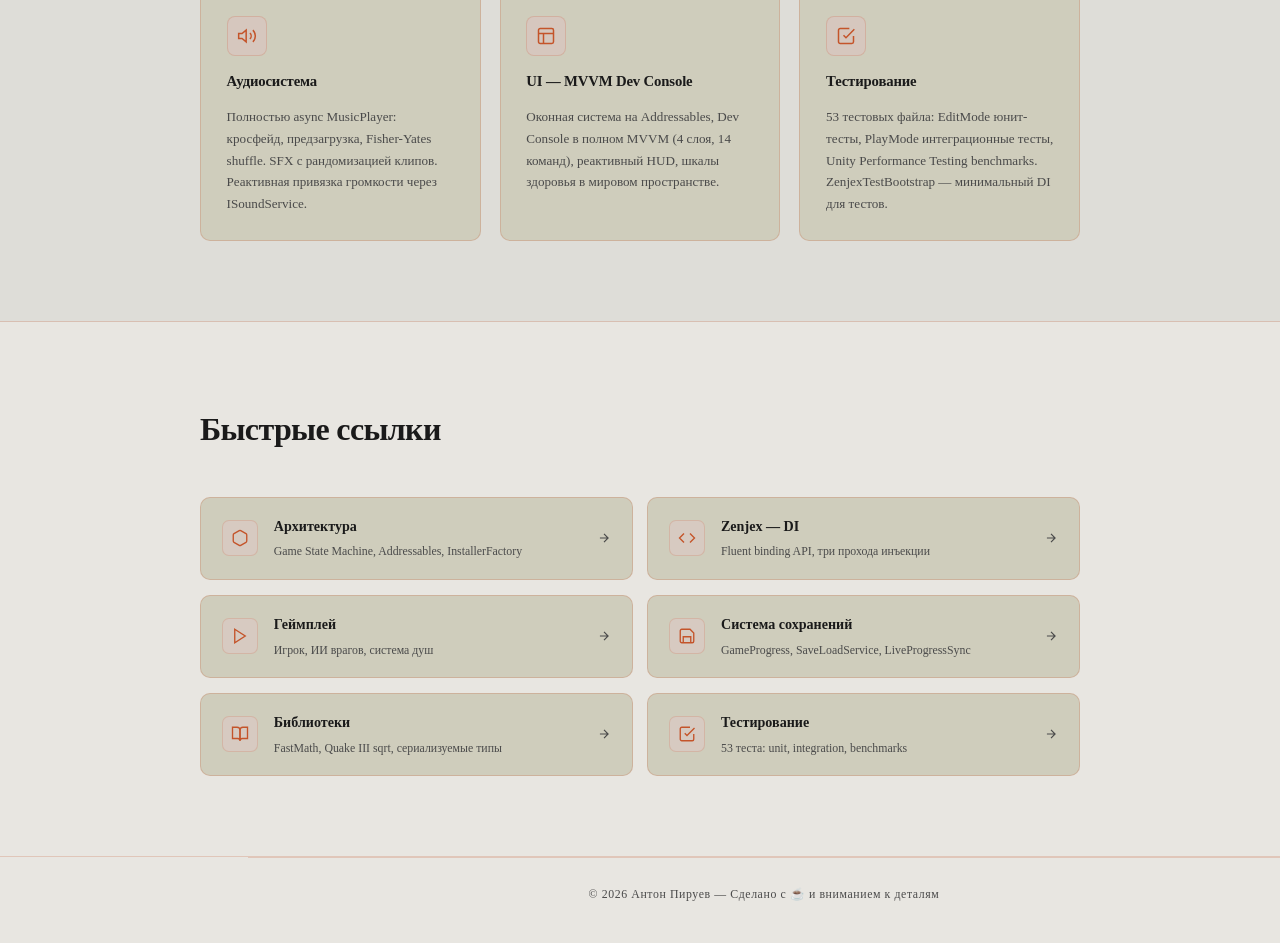
==== commit daa4efb4: "Updated footer" ====
--- a/src/index.html
+++ b/src/index.html
@@ -76,9 +76,9 @@
           </h1>
 
           <p class="home-sub t"
-             data-ru="3D экшн на Unity. Полный производственный цикл: геймплейные системы, инфраструктура, UI, управление данными, редакторный инструментарий и собственные библиотеки — 442 файла на C#."
-             data-en="3D action game built in Unity. Full production pipeline: gameplay systems, infrastructure, UI, data management, editor tooling, and in-house libraries — 442 C# files.">
-            3D экшн на Unity. Полный производственный цикл: геймплейные системы, инфраструктура, UI, управление данными, редакторный инструментарий и собственные библиотеки — 442 файла на C#.
+             data-ru="3D Diablo-like action RPG на Unity. Полный производственный цикл: геймплейные системы, инфраструктура, UI, управление данными, редакторный инструментарий и собственные библиотеки — 442 файла на C#."
+             data-en="3D Diablo-like action RPG built in Unity. Full production pipeline: gameplay systems, infrastructure, UI, data management, editor tooling, and in-house libraries — 442 C# files.">
+            3D Diablo-like action RPG на Unity. Полный производственный цикл: геймплейные системы, инфраструктура, UI, управление данными, редакторный инструментарий и собственные библиотеки — 442 файла на C#.
           </p>
 
           <div class="home-cta-row home-cta-row--centered">
@@ -106,9 +106,9 @@
         <div class="home-about-grid">
           <div class="home-about-text">
             <p class="home-paragraph t"
-               data-ru="Lone Brawler — соло-проект 3D экшна, разработанного в Unity с нуля до продакшн-состояния. Кодовая база включает все уровни игрового приложения: инфраструктуру, геймплей, UI и инструментарий разработчика."
-               data-en="Lone Brawler is a solo 3D action project developed in Unity from scratch to production quality. The codebase covers all layers of a game application: infrastructure, gameplay, UI, and developer tooling.">
-              Lone Brawler — соло-проект 3D экшна, разработанного в Unity с нуля до продакшн-состояния. Кодовая база включает все уровни игрового приложения: инфраструктуру, геймплей, UI и инструментарий разработчика.
+               data-ru="Lone Brawler — соло-проект 3D Diablo-like action RPG, разработанного в Unity с нуля до продакшн-состояния. Кодовая база включает все уровни игрового приложения: инфраструктуру, геймплей, UI и инструментарий разработчика."
+               data-en="Lone Brawler is a solo 3D Diablo-like action RPG developed in Unity from scratch to production quality. The codebase covers all layers of a game application: infrastructure, gameplay, UI, and developer tooling.">
+              Lone Brawler — соло-проект 3D Diablo-like action RPG, разработанного в Unity с нуля до продакшн-состояния. Кодовая база включает все уровни игрового приложения: инфраструктуру, геймплей, UI и инструментарий разработчика.
             </p>
             <p class="home-paragraph t"
                data-ru="В основе архитектуры — Game State Machine с payload-переходами, собственный DI-фреймворк <code>Zenjex</code> на базе Reflex, и кеширующий слой поверх Unity Addressables. Инъекция зависимостей работает через три прохода, гарантируя заполнение полей до вызова Awake()."
@@ -352,8 +352,8 @@
 
   <footer class="home-footer">
     <span class="t" id="footer-text"
-          data-ru="© 2025 Lone Brawler"
-          data-en="© 2025 Lone Brawler">© 2025 Lone Brawler</span>
+          data-ru="© 2026 Антон Пируев — Сделано с ☕ и вниманием к деталям"
+          data-en="© 2026 Anton Piruev — Made with ☕ and attention to detail">© 2026 Антон Пируев — Сделано с ☕ и вниманием к деталям</span>
   </footer>
 
 </div><!-- /.app -->
@@ -374,8 +374,8 @@
   if (footerEl) {
     const p  = cfg.site?.project || 'Lone Brawler';
     const yr = new Date().getFullYear();
-    footerEl.setAttribute('data-ru', `© ${yr}\u00a0${p}`);
-    footerEl.setAttribute('data-en', `© ${yr}\u00a0${p}`);
+    footerEl.setAttribute('data-ru', `© ${yr}\u00a0Антон Пируев — Сделано с ☕ и вниманием к деталям`);
+    footerEl.setAttribute('data-en', `© ${yr}\u00a0Anton Piruev — Made with ☕ and attention to detail`);
     const lang = window.getCurrentLang?.() || 'ru';
     footerEl.textContent = footerEl.getAttribute('data-' + lang);
   }
--- a/src/css/wiki.css
+++ b/src/css/wiki.css
@@ -759,3 +759,335 @@
   .wiki-nav-btn { max-width: 100%; }
   .wiki-nav-btn--next { margin-left: 0; text-align: left; align-items: flex-start; }
 }
+
+
+/* ════════════════════════════════════════════════════════════
+   CODE BLOCK WITH LANGUAGE BADGE
+   ════════════════════════════════════════════════════════════ */
+.wiki-code-wrap {
+  position: relative;
+  margin: 0.8rem 0 1.2rem;
+  border-radius: 10px;
+  border: 1px solid var(--border);
+  background: var(--card);
+  overflow: hidden;
+  transition: border-color 0.22s;
+}
+.wiki-code-wrap:hover {
+  border-color: color-mix(in srgb, var(--accent) 40%, var(--border));
+}
+.wiki-code-lang {
+  display: block;
+  padding: 0.28rem 1rem;
+  font-size: 0.6rem;
+  font-weight: 700;
+  letter-spacing: 0.16em;
+  text-transform: uppercase;
+  color: var(--accent);
+  opacity: 0.8;
+  border-bottom: 1px solid var(--border);
+  background: color-mix(in srgb, var(--accent) 5%, var(--surface));
+  text-align: right;
+}
+.wiki-code-wrap pre {
+  margin: 0;
+  padding: 1rem 1.2rem;
+  overflow-x: auto;
+  background: transparent;
+}
+.wiki-code-wrap pre code {
+  background: none;
+  border: none;
+  padding: 0;
+  font-size: 0.8rem;
+  font-family: 'SFMono-Regular', 'Consolas', 'Liberation Mono', monospace;
+  color: var(--text);
+  white-space: pre;
+  display: block;
+  line-height: 1.65;
+}
+/* Wrap non-language code blocks too */
+.wiki-body pre:not(.wiki-code-wrap pre) {
+  background: var(--surface);
+  border: 1px solid var(--border);
+  border-radius: 8px;
+  padding: 1rem 1.2rem;
+  overflow-x: auto;
+  margin: 0.8rem 0 1.2rem;
+}
+
+/* C# syntax highlighting tokens */
+.wiki-body .hl-k { color: #4ccbad; }
+.wiki-body .hl-t { color: #7dd3f0; }
+.wiki-body .hl-s { color: #ce9178; }
+.wiki-body .hl-c { color: #6a9955; font-style: italic; }
+.wiki-body .hl-a { color: var(--accent2); }
+
+[data-theme="light"] .wiki-body .hl-k { color: #0a6e5a; }
+[data-theme="light"] .wiki-body .hl-t { color: #1a6fa8; }
+[data-theme="light"] .wiki-body .hl-s { color: #a31515; }
+[data-theme="light"] .wiki-body .hl-c { color: #4a7c3f; }
+[data-theme="light"] .wiki-body .hl-a { color: #795e26; }
+
+
+/* ════════════════════════════════════════════════════════════
+   API SURFACE
+   ════════════════════════════════════════════════════════════ */
+.wiki-api-surface {
+  margin: 0.8rem 0 1.2rem;
+  border: 1px solid var(--border);
+  border-radius: 10px;
+  overflow: hidden;
+  transition: border-color 0.22s;
+}
+.wiki-api-surface:hover {
+  border-color: color-mix(in srgb, var(--accent) 40%, var(--border));
+}
+.wiki-api-row {
+  display: grid;
+  grid-template-columns: minmax(0,1fr) minmax(0,2fr);
+  gap: 0;
+  padding: 0;
+  border-bottom: 1px solid color-mix(in srgb, var(--border) 50%, transparent);
+  transition: background 0.15s;
+}
+.wiki-api-row:last-child { border-bottom: none; }
+.wiki-api-row:hover { background: color-mix(in srgb, var(--accent) 5%, transparent); }
+.wiki-api-row:has(.wiki-api-note) {
+  grid-template-columns: minmax(0,1fr) minmax(0,2fr) minmax(0,1.2fr);
+}
+.wiki-api-ret, .wiki-api-sig, .wiki-api-note {
+  padding: 0.55rem 1rem;
+}
+.wiki-api-ret {
+  background: var(--surface);
+  border-right: 1px solid color-mix(in srgb, var(--border) 50%, transparent);
+}
+.wiki-api-ret code {
+  font-size: 0.75rem;
+  color: var(--accent2);
+  background: none;
+  border: none;
+  padding: 0;
+  font-family: 'SFMono-Regular', 'Consolas', monospace;
+  white-space: nowrap;
+}
+.wiki-api-sig code {
+  font-size: 0.78rem;
+  color: var(--text);
+  background: none;
+  border: none;
+  padding: 0;
+  font-family: 'SFMono-Regular', 'Consolas', monospace;
+  word-break: break-word;
+  overflow-wrap: anywhere;
+}
+.wiki-api-note {
+  font-size: 0.74rem;
+  color: var(--muted);
+  border-left: 1px solid color-mix(in srgb, var(--border) 50%, transparent);
+  display: flex;
+  align-items: center;
+}
+
+
+/* ════════════════════════════════════════════════════════════
+   FLOW DIAGRAM  (dgm-flow)
+   ════════════════════════════════════════════════════════════ */
+.dgm-flow {
+  display: flex;
+  flex-direction: column;
+  margin: 0.8rem 0 1.2rem;
+  padding: 1.2rem 1.4rem;
+  background: var(--surface);
+  border: 1px solid var(--border);
+  border-radius: 10px;
+  transition: border-color 0.22s;
+}
+.dgm-flow:hover {
+  border-color: color-mix(in srgb, var(--accent) 35%, var(--border));
+}
+.dgm-flow-title {
+  font-size: 0.72rem;
+  font-weight: 700;
+  color: var(--accent);
+  margin-bottom: 0.8rem;
+  letter-spacing: 0.04em;
+  opacity: 0.85;
+}
+.dgm-flow-item {
+  display: flex;
+  gap: 0;
+  min-height: 2rem;
+}
+.dgm-flow-connector {
+  display: flex;
+  flex-direction: column;
+  align-items: center;
+  width: 20px;
+  flex-shrink: 0;
+}
+.dgm-flow-dot {
+  width: 10px;
+  height: 10px;
+  border-radius: 50%;
+  background: var(--accent);
+  margin-top: 0.35rem;
+  flex-shrink: 0;
+  z-index: 1;
+  box-shadow: 0 0 0 3px color-mix(in srgb, var(--accent) 15%, transparent);
+}
+.dgm-flow-dot--child {
+  width: 7px;
+  height: 7px;
+  background: color-mix(in srgb, var(--accent) 55%, var(--muted));
+  box-shadow: none;
+}
+.dgm-flow-line {
+  width: 2px;
+  flex: 1;
+  background: color-mix(in srgb, var(--accent) 22%, var(--border));
+  min-height: 0.6rem;
+}
+.dgm-flow-content {
+  flex: 1;
+  padding: 0.2rem 0 0.6rem 0.8rem;
+}
+.dgm-flow-label code {
+  font-family: 'SFMono-Regular', 'Consolas', monospace;
+  font-size: 0.82rem;
+  color: var(--text);
+  background: color-mix(in srgb, var(--accent) 8%, var(--surface));
+  border: 1px solid color-mix(in srgb, var(--accent) 18%, var(--border));
+  border-radius: 5px;
+  padding: 0.15em 0.55em;
+  display: inline-block;
+}
+.dgm-flow-note {
+  font-size: 0.73rem;
+  color: var(--muted);
+  margin-top: 0.25rem;
+  padding-left: 0.1rem;
+}
+.dgm-flow-children {
+  margin-left: 1rem;
+  margin-top: 0.4rem;
+  padding-left: 0.8rem;
+  border-left: 2px solid color-mix(in srgb, var(--accent) 18%, var(--border));
+}
+
+
+/* ════════════════════════════════════════════════════════════
+   TIMELINE DIAGRAM  (dgm-timeline)
+   ════════════════════════════════════════════════════════════ */
+.dgm-timeline {
+  margin: 0.8rem 0 1.2rem;
+  display: flex;
+  flex-direction: column;
+  gap: 1.2rem;
+}
+.dgm-tl-group {}
+.dgm-tl-group-label {
+  font-size: 0.58rem;
+  font-weight: 700;
+  letter-spacing: 0.2em;
+  text-transform: uppercase;
+  color: var(--accent);
+  opacity: 0.8;
+  margin-bottom: 0.5rem;
+}
+.dgm-tl-items {
+  display: flex;
+  flex-direction: column;
+  padding: 0.8rem 1.2rem;
+  background: var(--surface);
+  border: 1px solid var(--border);
+  border-radius: 10px;
+  transition: border-color 0.22s;
+}
+.dgm-tl-items:hover {
+  border-color: color-mix(in srgb, var(--accent) 35%, var(--border));
+}
+.dgm-tl-item {
+  display: flex;
+  gap: 0;
+  min-height: 2rem;
+}
+.dgm-tl-connector {
+  display: flex;
+  flex-direction: column;
+  align-items: center;
+  width: 18px;
+  flex-shrink: 0;
+}
+.dgm-tl-dot {
+  width: 9px;
+  height: 9px;
+  border-radius: 50%;
+  background: var(--accent);
+  margin-top: 0.38rem;
+  flex-shrink: 0;
+  box-shadow: 0 0 0 2px color-mix(in srgb, var(--accent) 15%, transparent);
+}
+.dgm-tl-line {
+  width: 2px;
+  flex: 1;
+  background: color-mix(in srgb, var(--accent) 20%, var(--border));
+  min-height: 0.4rem;
+}
+.dgm-tl-item:last-child .dgm-tl-line { display: none; }
+.dgm-tl-body {
+  flex: 1;
+  padding: 0.2rem 0 0.5rem 0.8rem;
+}
+.dgm-tl-row {
+  display: flex;
+  align-items: center;
+  gap: 0.6rem;
+  flex-wrap: wrap;
+}
+.dgm-tl-label {
+  font-family: 'SFMono-Regular', 'Consolas', monospace;
+  font-size: 0.79rem;
+  color: var(--text);
+  background: color-mix(in srgb, var(--accent) 8%, var(--surface));
+  border: 1px solid color-mix(in srgb, var(--accent) 18%, var(--border));
+  border-radius: 4px;
+  padding: 0.12em 0.5em;
+  display: inline-block;
+}
+.dgm-tl-sub {
+  font-size: 0.73rem;
+  color: var(--muted);
+  margin-top: 0.18rem;
+}
+
+
+/* ════════════════════════════════════════════════════════════
+   TABLE FIX — make table fill its container width
+   ════════════════════════════════════════════════════════════ */
+.wiki-body table {
+  width: 100%;
+  min-width: 100%;
+  table-layout: auto;
+  display: table;
+}
+.wiki-table-wrap {
+  overflow-x: auto;
+  width: 100%;
+  margin: 0.8rem 0 1.2rem;
+  border-radius: 8px;
+  border: 1px solid var(--border);
+}
+
+
+/* ════════════════════════════════════════════════════════════
+   MOBILE
+   ════════════════════════════════════════════════════════════ */
+@media (max-width: 768px) {
+  .dgm-flow, .dgm-tl-items { padding: 0.8rem 0.9rem; }
+  .wiki-api-row { grid-template-columns: 1fr; }
+  .wiki-api-row:has(.wiki-api-note) { grid-template-columns: 1fr; }
+  .wiki-api-ret { border-right: none; border-bottom: 1px solid color-mix(in srgb, var(--border) 50%, transparent); }
+  .wiki-api-note { border-left: none; border-top: 1px solid color-mix(in srgb, var(--border) 50%, transparent); }
+}
